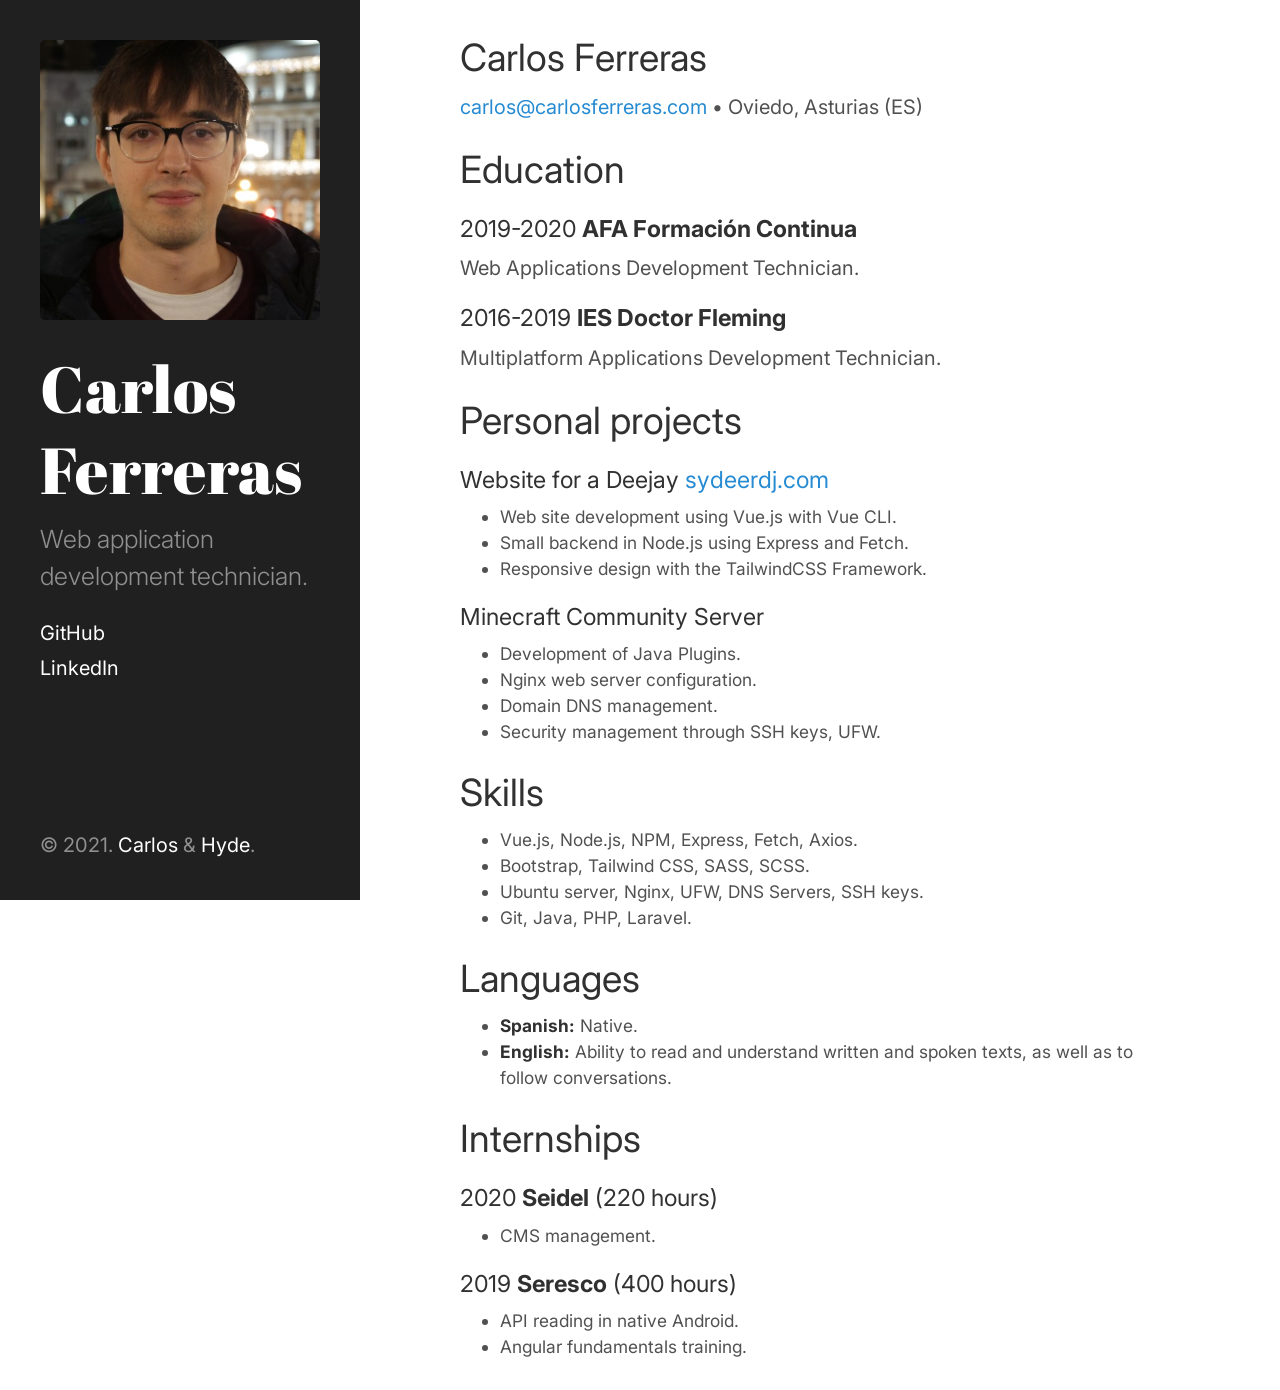
==== en.html @ 77a3a349 "Href" ====
<!doctype html>
<html lang="en">

  <head>
  <link href="http://gmpg.org/xfn/11" rel="profile" />
  <meta http-equiv="content-type" content="text/html; charset=utf-8" />
  <meta
    name="viewport"
    content="width=device-width, initial-scale=1.0, maximum-scale=1"
  />

  <title>Carlos Ferreras</title>
  <link rel="stylesheet" href="/css/poole.css" />
  <link rel="stylesheet" href="/css/syntax.css" />
  <link rel="stylesheet" href="/css/hyde.css" />
  <link rel="preconnect" href="https://fonts.gstatic.com">
  <link href="https://fonts.googleapis.com/css2?family=Abril+Fatface&family=Inter:wght@400;700&display=swap" rel="stylesheet">

  <link
    rel="apple-touch-icon-precomposed"
    sizes="144x144"
    href="/apple-touch-icon-144-precomposed.png"
  />
  <link rel="shortcut icon" href="/favicon.ico" />

  <link
    rel="alternate"
    type="application/rss+xml"
    title="RSS"
    href="/atom.xml"
  />
</head>


  <body>

    <div class="sidebar">
  <div class="container sidebar-sticky">
    <div class="sidebar-about">
      <img src="/img/me.JPG" alt="Me">
      <h1>
        <a href="">
          Carlos Ferreras
        </a>
      </h1>
      <p class="lead">Web application development technician.</p>
      
    </div>

    <nav class="sidebar-nav">
      <a class="sidebar-nav-item" href="https://github.com/cferreras" target="_blank">GitHub<span class="printable"> @cferreras</span>
      </a>
      <a class="sidebar-nav-item" href="https://www.linkedin.com/in/carlos-ferreras/" target="_blank">LinkedIn<span class="printable"> /carlos-ferreras</span></a>



    </nav>

    <p class="lead printable">This CV has been created using web technologies. You can see it at: <a href="https://carlosferreras.com/en">carlosferreras.com/en</a></p>
      <div class="container sidebar-sticky footer">

    <p>&copy; 2021. <a href="https://github.com/cferreras/cferreras.github.io">Carlos</a> & <a href="https://github.com/poole/hyde">Hyde</a>.</p>
  </div>
</div>
</div>


    <div class="content container">
      <h1>Carlos Ferreras </h1>
<a href="mailto:carlos@carlosferreras.com">carlos@carlosferreras.com</a> &bull; Oviedo, Asturias (ES)

<h1>Education</h1>
<h3>2019-2020 <strong>AFA Formación Continua</strong></h3>
Web Applications Development Technician. 
<h3>2016-2019 <strong>IES Doctor Fleming</strong></h3>
Multiplatform Applications Development Technician. 

<h1>Personal projects</h1>
<h3>Website for a Deejay <a href="https://sydeerdj.com/" target="_blank">sydeerdj.com</a></h3>
<ul>
  <li>Web site development using Vue.js with Vue CLI.</li>
  <li>Small backend in Node.js using Express and Fetch.</li>
  <li>Responsive design with the TailwindCSS Framework.</li>
</ul>
<h3>Minecraft Community Server</h3>
<ul>
  <li>Development of Java Plugins.</li>
  <li>Nginx web server configuration.</li>
  <li>Domain DNS management.</li>
  <li>Security management through SSH keys, UFW.</li>
</ul>

<h1>Skills</h1>
<ul>
  <li>Vue.js, Node.js, NPM, Express, Fetch, Axios.</li>
  <li>Bootstrap, Tailwind CSS, SASS, SCSS.</li>
  <li>Ubuntu server, Nginx, UFW, DNS Servers, SSH keys.</li>
  <li>Git, Java, PHP, Laravel.</li>
</ul>
<h1>Languages</h1>
<ul>
  <li><strong>Spanish:</strong> Native.</li>
  <li><strong>English:</strong> Ability to read and understand written and spoken texts, as well as to follow conversations.</li>
</ul>

<h1>Internships</h1>
<h3>2020 <strong>Seidel</strong> (220 hours)</h3>
<ul>
  <li>CMS management.</li>
</ul>
<h3>2019 <strong>Seresco</strong> (400 hours)</h3>
<ul>
  <li>API reading in native Android.</li>
  <li>Angular fundamentals training.</li>
</ul>

</div>

  </body>
</html>
---- css/poole.css ----
/*
 *                        ___
 *                       /\_ \
 *  _____     ___     ___\//\ \      __
 * /\ '__`\  / __`\  / __`\\ \ \   /'__`\
 * \ \ \_\ \/\ \_\ \/\ \_\ \\_\ \_/\  __/
 *  \ \ ,__/\ \____/\ \____//\____\ \____\
 *   \ \ \/  \/___/  \/___/ \/____/\/____/
 *    \ \_\
 *     \/_/
 *
 * Designed, built, and released under MIT license by @mdo. Learn more at
 * https://github.com/poole/poole.
 */


/*
 * Contents
 *
 * Body resets
 * Custom type
 * Messages
 * Container
 * Masthead
 * Posts and pages
 * Pagination
 * Reverse layout
 * Themes
 */


/*
 * Body resets
 *
 * Update the foundational and global aspects of the page.
 */

* {
  -webkit-box-sizing: border-box;
     -moz-box-sizing: border-box;
          box-sizing: border-box;
}

html,
body {
  margin: 0;
  padding: 0;
}

html {
  font-family: "Helvetica Neue", Helvetica, Arial, sans-serif;
  font-size: 16px;
  line-height: 1.5;
}
@media (min-width: 38em) {
  html {
    font-size: 20px;
  }
}

body {
  color: #515151;
  background-color: #fff;
  -webkit-text-size-adjust: 100%;
      -ms-text-size-adjust: 100%;
}

/* No `:visited` state is required by default (browsers will use `a`) */
a {
  color: #268bd2;
  text-decoration: none;
}
a strong {
  color: inherit;
}
/* `:focus` is linked to `:hover` for basic accessibility */
a:hover,
a:focus {
  text-decoration: underline;
}

/* Headings */
h1, h2, h3, h4, h5, h6 {
  margin-bottom: .5rem;
  font-weight: normal;
  line-height: 1.25;
  color: #313131;
  text-rendering: optimizeLegibility;
}
h1 {
  font-size: 1.88rem;
}
h2 {
  margin-top: 1rem;
  font-size: 1.33rem;
  font-weight: normal;
}
h3 {
  margin-top: 1rem;
  font-size: 1.166rem;
  font-weight: normal;
}
h4, h5, h6 {
  margin-top: .5rem;
  font-size: 0.8667rem;
  font-weight: normal;
}

/* Body text */
p {
  margin-top: 0;
  margin-bottom: 1rem;
}

strong {
  color: #303030;
}


/* Lists */
ul, ol, dl {
  margin-top: 0;
  margin-bottom: 1rem;
}

dt {
  font-weight: bold;
}
dd {
  margin-bottom: .5rem;
}

/* Misc */
hr {
  position: relative;
  margin: 1.5rem 0;
  border: 0;
  border-top: 1px solid #eee;
  border-bottom: 1px solid #fff;
}

abbr {
  font-size: 85%;
  font-weight: bold;
  color: #555;
  text-transform: uppercase;
}
abbr[title] {
  cursor: help;
  border-bottom: 1px dotted #e5e5e5;
}

/* Code */
code,
pre {
  font-family: Menlo, Monaco, "Courier New", monospace;
}
code {
  padding: .25em .5em;
  font-size: 85%;
  color: #bf616a;
  background-color: #f9f9f9;
  border-radius: 3px;
}
pre {
  display: block;
  margin-top: 0;
  margin-bottom: 1rem;
  padding: 1rem;
  font-size: .8rem;
  line-height: 1.4;
  white-space: pre;
  white-space: pre-wrap;
  word-break: break-all;
  word-wrap: break-word;
  background-color: #f9f9f9;
}
pre code {
  padding: 0;
  font-size: 100%;
  color: inherit;
  background-color: transparent;
}

/* Pygments via Jekyll */
.highlight {
  margin-bottom: 1rem;
  border-radius: 4px;
}
.highlight pre {
  margin-bottom: 0;
}

/* Gist via GitHub Pages */
.gist .gist-file {
  font-family: Menlo, Monaco, "Courier New", monospace !important;
}
.gist .markdown-body {
  padding: 15px;
}
.gist pre {
  padding: 0;
  background-color: transparent;
}
.gist .gist-file .gist-data {
  font-size: .8rem !important;
  line-height: 1.4;
}
.gist code {
  padding: 0;
  color: inherit;
  background-color: transparent;
  border-radius: 0;
}

/* Quotes */
blockquote {
  padding: .5rem 1rem;
  margin: .8rem 0;
  color: #7a7a7a;
  border-left: .25rem solid #e5e5e5;
}
blockquote p:last-child {
  margin-bottom: 0;
}
@media (min-width: 30em) {
  blockquote {
    padding-right: 5rem;
    padding-left: 1.25rem;
  }
}

img {
  display: block;
  max-width: 100%;
  margin: 0 0 1rem;
  border-radius: 5px;
}

/* Tables */
table {
  margin-bottom: 1rem;
  width: 100%;
  border: 1px solid #e5e5e5;
  border-collapse: collapse;
}
td,
th {
  padding: .25rem .5rem;
  border: 1px solid #e5e5e5;
}
tbody tr:nth-child(odd) td,
tbody tr:nth-child(odd) th {
  background-color: #f9f9f9;
}


/*
 * Custom type
 *
 * Extend paragraphs with `.lead` for larger introductory text.
 */

.lead {
  font-size: 1.25rem;
  font-weight: 300;
}


/*
 * Messages
 *
 * Show alert messages to users. You may add it to single elements like a `<p>`,
 * or to a parent if there are multiple elements to show.
 */

.message {
  margin-bottom: 1rem;
  padding: 1rem;
  color: #717171;
  background-color: #f9f9f9;
}


/*
 * Container
 *
 * Center the page content.
 */

.container {
  max-width: 38rem;
  padding-left:  1rem;
  padding-right: 1rem;
  margin-left:  auto;
  margin-right: auto;
}


/*
 * Masthead
 *
 * Super small header above the content for site name and short description.
 */

.masthead {
  padding-top:    1rem;
  padding-bottom: 1rem;
  margin-bottom: 3rem;
}
.masthead-title {
  margin-top: 0;
  margin-bottom: 0;
  color: #505050;
}
.masthead-title a {
  color: #505050;
}
.masthead-title small {
  font-size: 75%;
  font-weight: 400;
  color: #c0c0c0;
  letter-spacing: 0;
}


/*
 * Posts and pages
 *
 * Each post is wrapped in `.post` and is used on default and post layouts. Each
 * page is wrapped in `.page` and is only used on the page layout.
 */

.page,
.post {
  margin-bottom: 4em;
}

/* Blog post or page title */
.page-title,
.post-title,
.post-title a {
  color: #303030;
}
.page-title,
.post-title {
  margin-top: 0;
}

/* Meta data line below post title */
.post-date {
  display: block;
  margin-top: -.5rem;
  margin-bottom: 1rem;
  color: #9a9a9a;
}

/* Related posts */
.related {
  padding-top: 2rem;
  padding-bottom: 2rem;
  border-top: 1px solid #eee;
}
.related-posts {
  padding-left: 0;
  list-style: none;
}
.related-posts h3 {
  margin-top: 0;
}
.related-posts li small {
  font-size: 75%;
  color: #999;
}
.related-posts li a:hover {
  color: #268bd2;
  text-decoration: none;
}
.related-posts li a:hover small {
  color: inherit;
}

li {
  font-size: 0.8667rem;
}


/*
 * Pagination
 *
 * Super lightweight (HTML-wise) blog pagination. `span`s are provide for when
 * there are no more previous or next posts to show.
 */

.pagination {
  overflow: hidden; /* clearfix */
  margin-left: -1rem;
  margin-right: -1rem;
  font-family: "PT Sans", Helvetica, Arial, sans-serif;
  color: #ccc;
  text-align: center;
}

/* Pagination items can be `span`s or `a`s */
.pagination-item {
  display: block;
  padding: 1rem;
  border: 1px solid #eee;
}
.pagination-item:first-child {
  margin-bottom: -1px;
}

/* Only provide a hover state for linked pagination items */
a.pagination-item:hover {
  background-color: #f5f5f5;
}

@media (min-width: 30em) {
  .pagination {
    margin: 3rem 0;
  }
  .pagination-item {
    float: left;
    width: 50%;
  }
  .pagination-item:first-child {
    margin-bottom: 0;
    border-top-left-radius:    4px;
    border-bottom-left-radius: 4px;
  }
  .pagination-item:last-child {
    margin-left: -1px;
    border-top-right-radius:    4px;
    border-bottom-right-radius: 4px;
  }
}
---- css/syntax.css ----
.highlight .hll { background-color: #ffc; }
.highlight .c { color: #999; } /* Comment */
.highlight .err { color: #a00; background-color: #faa } /* Error */
.highlight .k { color: #069; } /* Keyword */
.highlight .o { color: #555 } /* Operator */
.highlight .cm { color: #09f; font-style: italic } /* Comment.Multiline */
.highlight .cp { color: #099 } /* Comment.Preproc */
.highlight .c1 { color: #999; } /* Comment.Single */
.highlight .cs { color: #999; } /* Comment.Special */
.highlight .gd { background-color: #fcc; border: 1px solid #c00 } /* Generic.Deleted */
.highlight .ge { font-style: italic } /* Generic.Emph */
.highlight .gr { color: #f00 } /* Generic.Error */
.highlight .gh { color: #030; } /* Generic.Heading */
.highlight .gi { background-color: #cfc; border: 1px solid #0c0 } /* Generic.Inserted */
.highlight .go { color: #aaa } /* Generic.Output */
.highlight .gp { color: #009; } /* Generic.Prompt */
.highlight .gs { } /* Generic.Strong */
.highlight .gu { color: #030; } /* Generic.Subheading */
.highlight .gt { color: #9c6 } /* Generic.Traceback */
.highlight .kc { color: #069; } /* Keyword.Constant */
.highlight .kd { color: #069; } /* Keyword.Declaration */
.highlight .kn { color: #069; } /* Keyword.Namespace */
.highlight .kp { color: #069 } /* Keyword.Pseudo */
.highlight .kr { color: #069; } /* Keyword.Reserved */
.highlight .kt { color: #078; } /* Keyword.Type */
.highlight .m { color: #f60 } /* Literal.Number */
.highlight .s { color: #d44950 } /* Literal.String */
.highlight .na { color: #4f9fcf } /* Name.Attribute */
.highlight .nb { color: #366 } /* Name.Builtin */
.highlight .nc { color: #0a8; } /* Name.Class */
.highlight .no { color: #360 } /* Name.Constant */
.highlight .nd { color: #99f } /* Name.Decorator */
.highlight .ni { color: #999; } /* Name.Entity */
.highlight .ne { color: #c00; } /* Name.Exception */
.highlight .nf { color: #c0f } /* Name.Function */
.highlight .nl { color: #99f } /* Name.Label */
.highlight .nn { color: #0cf; } /* Name.Namespace */
.highlight .nt { color: #2f6f9f; } /* Name.Tag */
.highlight .nv { color: #033 } /* Name.Variable */
.highlight .ow { color: #000; } /* Operator.Word */
.highlight .w { color: #bbb } /* Text.Whitespace */
.highlight .mf { color: #f60 } /* Literal.Number.Float */
.highlight .mh { color: #f60 } /* Literal.Number.Hex */
.highlight .mi { color: #f60 } /* Literal.Number.Integer */
.highlight .mo { color: #f60 } /* Literal.Number.Oct */
.highlight .sb { color: #c30 } /* Literal.String.Backtick */
.highlight .sc { color: #c30 } /* Literal.String.Char */
.highlight .sd { color: #c30; font-style: italic } /* Literal.String.Doc */
.highlight .s2 { color: #c30 } /* Literal.String.Double */
.highlight .se { color: #c30; } /* Literal.String.Escape */
.highlight .sh { color: #c30 } /* Literal.String.Heredoc */
.highlight .si { color: #a00 } /* Literal.String.Interpol */
.highlight .sx { color: #c30 } /* Literal.String.Other */
.highlight .sr { color: #3aa } /* Literal.String.Regex */
.highlight .s1 { color: #c30 } /* Literal.String.Single */
.highlight .ss { color: #fc3 } /* Literal.String.Symbol */
.highlight .bp { color: #366 } /* Name.Builtin.Pseudo */
.highlight .vc { color: #033 } /* Name.Variable.Class */
.highlight .vg { color: #033 } /* Name.Variable.Global */
.highlight .vi { color: #033 } /* Name.Variable.Instance */
.highlight .il { color: #f60 } /* Literal.Number.Integer.Long */

.css .o,
.css .o + .nt,
.css .nt + .nt { color: #999; }
---- css/hyde.css ----
/*
 *  __                  __
 * /\ \                /\ \
 * \ \ \___   __  __   \_\ \     __
 *  \ \  _ `\/\ \/\ \  /'_` \  /'__`\
 *   \ \ \ \ \ \ \_\ \/\ \_\ \/\  __/
 *    \ \_\ \_\/`____ \ \___,_\ \____\
 *     \/_/\/_/`/___/> \/__,_ /\/____/
 *                /\___/
 *                \/__/
 *
 * Designed, built, and released under MIT license by @mdo. Learn more at
 * https://github.com/poole/hyde.
 */


/*
 * Contents
 *
 * Global resets
 * Sidebar
 * Container
 * Reverse layout
 * Themes
 */


/*
 * Global resets
 *
 * Update the foundational and global aspects of the page.
 */

html {
  font-family: "Inter", Helvetica, Arial, sans-serif;
}
@media not print, (min-width: 48em) {
  html {
    font-size: 16px;
  }
}
@media print, (min-width: 58em) {
  html {
    font-size: 20px;
  }
}


/*
 * Sidebar
 *
 * Flexible banner for housing site name, intro, and "footer" content. Starts
 * out above content in mobile and later moves to the side with wider viewports.
 */



.sidebar {
  text-align: center;
  padding: 2rem 1rem;
  color: rgba(255,255,255,.5);
  background-color: #202020;
}

.sidebar-about img {
  display: initial;
}

@media print, (min-width: 48em) {
  .sidebar {
    position: fixed;
    top: 0;
    left: 0;
    bottom: 0;
    width: 18rem;
    text-align: left;
  }
  .footer {
    position: absolute;
   }
}

/* Sidebar links */
.sidebar a {
  color: #fff;
}

/* About section */
.sidebar-about h1 {
  color: #fff;
  margin-top: 0;
  font-family: "Abril Fatface", serif;
  font-size: 3.25rem;
  font-weight: normal;
}

/* Sidebar nav */
.sidebar-nav {
  margin-bottom: 1rem;
}
.sidebar-nav-item {
  display: block;
  line-height: 1.75;
}
a.sidebar-nav-item:hover,
a.sidebar-nav-item:focus {
  text-decoration: underline;
}
.sidebar-nav-item.active {
  font-weight: bold;
}

/* Sticky sidebar
 *
 * Add the `sidebar-sticky` class to the sidebar's container to affix it the
 * contents to the bottom of the sidebar in tablets and up.
 */

@media print, (min-width: 48em) {
  .sidebar-sticky {
    right:  1rem;
    bottom: 1rem;
    left:   1rem;
  }
}


/* Container
 *
 * Align the contents of the site above the proper threshold with some margin-fu
 * with a 25%-wide `.sidebar`.
 */



.content {
  padding-top:    .5rem;
  padding-bottom: .5rem;
}

@media print, (min-width: 48em) {
  .content {
    max-width: 38rem;
    margin-left: 20rem;
    margin-right: 2rem;
  }
}

@media print, (min-width: 64em) {
  .content {
    margin-left: 22rem;
    margin-right: 4rem;
  }
}


/*
 * Reverse layout
 *
 * Flip the orientation of the page by placing the `.sidebar` on the right.
 */

 @media print, (min-width: 48em) {
  .layout-reverse .sidebar {
    left: auto;
    right: 0;
  }
  .layout-reverse .content {
    margin-left: 2rem;
    margin-right: 20rem;
  }
} 

 @media print, (min-width: 64em) {
  .layout-reverse .content {
    margin-left: 4rem;
    margin-right: 22rem;
  }
} 



/*
 * Themes
 *
 * As of v1.1, Hyde includes optional themes to color the sidebar and links
 * within blog posts. To use, add the class of your choosing to the `body`.
 */

/* Base16 (http://chriskempson.github.io/base16/#default) */

/* Red */
.theme-base-08 .sidebar {
  background-color: #ac4142;
}
.theme-base-08 .content a,
.theme-base-08 .related-posts li a:hover {
  color: #ac4142;
}

/* Orange */
.theme-base-09 .sidebar {
  background-color: #d28445;
}
.theme-base-09 .content a,
.theme-base-09 .related-posts li a:hover {
  color: #d28445;
}

/* Yellow */
.theme-base-0a .sidebar {
  background-color: #f4bf75;
}
.theme-base-0a .content a,
.theme-base-0a .related-posts li a:hover {
  color: #f4bf75;
}

/* Green */
.theme-base-0b .sidebar {
  background-color: #90a959;
}
.theme-base-0b .content a,
.theme-base-0b .related-posts li a:hover {
  color: #90a959;
}

/* Cyan */
.theme-base-0c .sidebar {
  background-color: #75b5aa;
}
.theme-base-0c .content a,
.theme-base-0c .related-posts li a:hover {
  color: #75b5aa;
}

/* Blue */
.theme-base-0d .sidebar {
  background-color: #6a9fb5;
}
.theme-base-0d .content a,
.theme-base-0d .related-posts li a:hover {
  color: #6a9fb5;
}

/* Magenta */
.theme-base-0e .sidebar {
  background-color: #aa759f;
}
.theme-base-0e .content a,
.theme-base-0e .related-posts li a:hover {
  color: #aa759f;
}

/* Brown */
.theme-base-0f .sidebar {
  background-color: #8f5536;
}
.theme-base-0f .content a,
.theme-base-0f .related-posts li a:hover {
  color: #8f5536;
}

.printable {
  display: none;
  color: rgba(255,255,255,.5) ;
}




@media print {
  .printable {
     display: inline;
  }
}
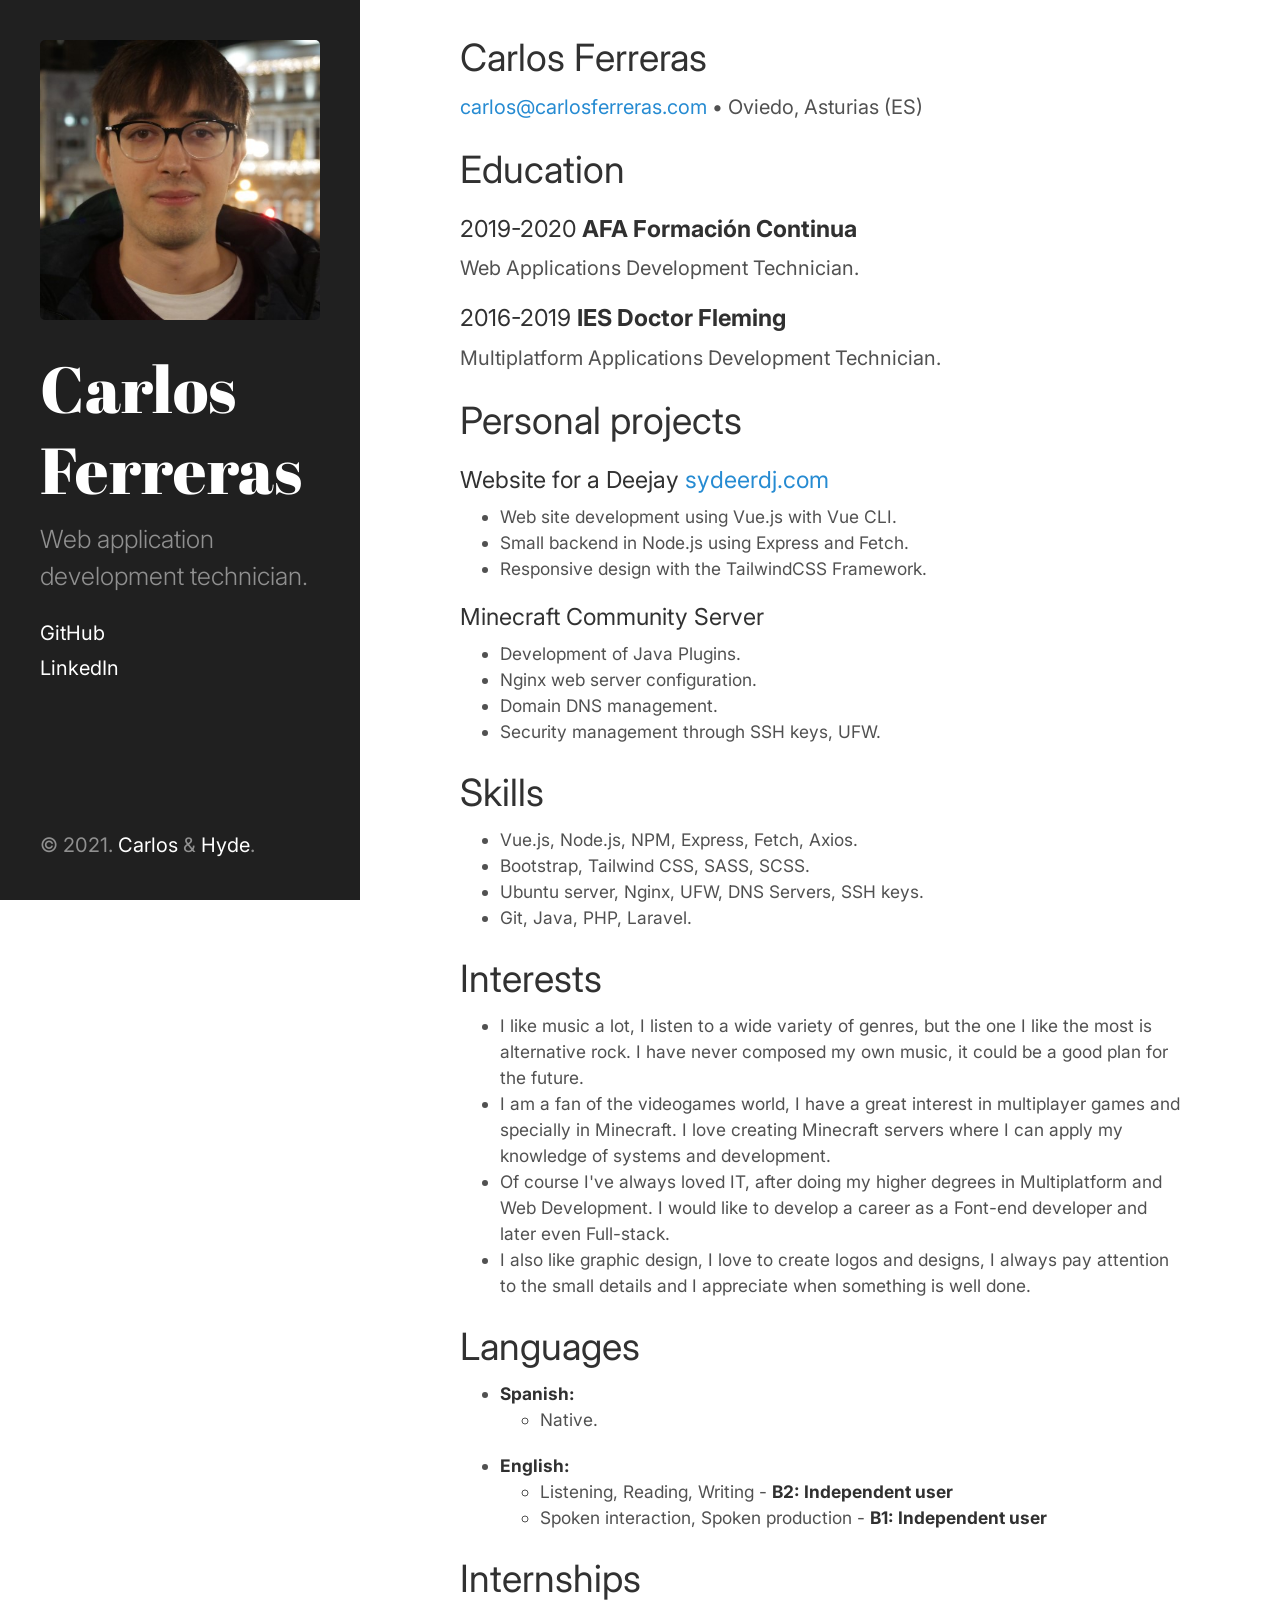
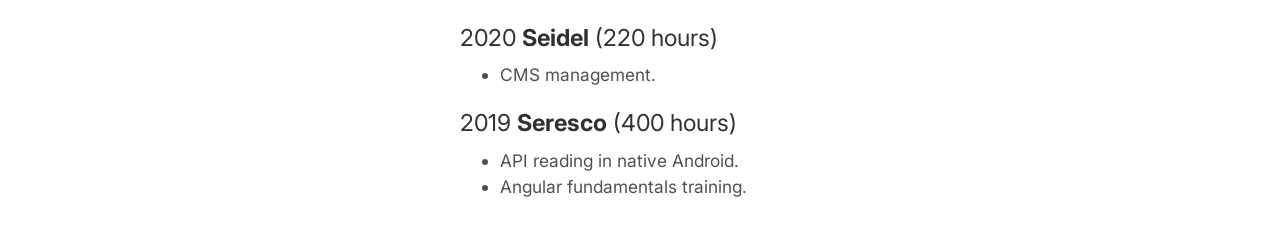
==== commit 1e2cceba: "Añadidos intereses" ====
--- a/en.html
+++ b/en.html
@@ -1,120 +1,168 @@
-<!doctype html>
+<!DOCTYPE html>
 <html lang="en">
+  <head>
+    <link href="http://gmpg.org/xfn/11" rel="profile" />
+    <meta http-equiv="content-type" content="text/html; charset=utf-8" />
+    <meta
+      name="viewport"
+      content="width=device-width, initial-scale=1.0, maximum-scale=1"
+    />
 
-  <head>
-  <link href="http://gmpg.org/xfn/11" rel="profile" />
-  <meta http-equiv="content-type" content="text/html; charset=utf-8" />
-  <meta
-    name="viewport"
-    content="width=device-width, initial-scale=1.0, maximum-scale=1"
-  />
+    <title>Carlos Ferreras</title>
+    <link rel="stylesheet" href="/css/poole.css" />
+    <link rel="stylesheet" href="/css/syntax.css" />
+    <link rel="stylesheet" href="/css/hyde.css" />
+    <link rel="preconnect" href="https://fonts.gstatic.com" />
+    <link
+      href="https://fonts.googleapis.com/css2?family=Abril+Fatface&family=Inter:wght@400;700&display=swap"
+      rel="stylesheet"
+    />
 
-  <title>Carlos Ferreras</title>
-  <link rel="stylesheet" href="/css/poole.css" />
-  <link rel="stylesheet" href="/css/syntax.css" />
-  <link rel="stylesheet" href="/css/hyde.css" />
-  <link rel="preconnect" href="https://fonts.gstatic.com">
-  <link href="https://fonts.googleapis.com/css2?family=Abril+Fatface&family=Inter:wght@400;700&display=swap" rel="stylesheet">
+    <link
+      rel="apple-touch-icon-precomposed"
+      sizes="144x144"
+      href="/apple-touch-icon-144-precomposed.png"
+    />
+    <link rel="shortcut icon" href="/favicon.ico" />
 
-  <link
-    rel="apple-touch-icon-precomposed"
-    sizes="144x144"
-    href="/apple-touch-icon-144-precomposed.png"
-  />
-  <link rel="shortcut icon" href="/favicon.ico" />
-
-  <link
-    rel="alternate"
-    type="application/rss+xml"
-    title="RSS"
-    href="/atom.xml"
-  />
-</head>
-
+    <link
+      rel="alternate"
+      type="application/rss+xml"
+      title="RSS"
+      href="/atom.xml"
+    />
+  </head>
 
   <body>
+    <div class="sidebar">
+      <div class="container sidebar-sticky">
+        <div class="sidebar-about">
+          <img src="/img/me.JPG" alt="Me" />
+          <h1>
+            <a href=""> Carlos Ferreras </a>
+          </h1>
+          <p class="lead">Web application development technician.</p>
+        </div>
 
-    <div class="sidebar">
-  <div class="container sidebar-sticky">
-    <div class="sidebar-about">
-      <img src="/img/me.JPG" alt="Me">
-      <h1>
-        <a href="">
-          Carlos Ferreras
-        </a>
-      </h1>
-      <p class="lead">Web application development technician.</p>
-      
+        <nav class="sidebar-nav">
+          <a
+            class="sidebar-nav-item"
+            href="https://github.com/cferreras"
+            target="_blank"
+            >GitHub<span class="printable"> @cferreras</span>
+          </a>
+          <a
+            class="sidebar-nav-item"
+            href="https://www.linkedin.com/in/carlos-ferreras/"
+            target="_blank"
+            >LinkedIn<span class="printable"> /carlos-ferreras</span></a
+          >
+        </nav>
+
+        <p class="lead printable">
+          This CV has been created using web technologies. You can see it at:
+          <a href="https://carlosferreras.com/en">carlosferreras.com/en</a>
+        </p>
+        <div class="container sidebar-sticky footer">
+          <p>
+            &copy; 2021.
+            <a href="https://github.com/cferreras/cferreras.github.io"
+              >Carlos</a
+            >
+            & <a href="https://github.com/poole/hyde">Hyde</a>.
+          </p>
+        </div>
+      </div>
     </div>
 
-    <nav class="sidebar-nav">
-      <a class="sidebar-nav-item" href="https://github.com/cferreras" target="_blank">GitHub<span class="printable"> @cferreras</span>
-      </a>
-      <a class="sidebar-nav-item" href="https://www.linkedin.com/in/carlos-ferreras/" target="_blank">LinkedIn<span class="printable"> /carlos-ferreras</span></a>
+    <div class="content container">
+      <h1>Carlos Ferreras</h1>
+      <a href="mailto:carlos@carlosferreras.com">carlos@carlosferreras.com</a>
+      &bull; Oviedo, Asturias (ES)
 
+      <h1>Education</h1>
+      <h3>2019-2020 <strong>AFA Formación Continua</strong></h3>
+      Web Applications Development Technician.
+      <h3>2016-2019 <strong>IES Doctor Fleming</strong></h3>
+      Multiplatform Applications Development Technician.
 
+      <h1>Personal projects</h1>
+      <h3>
+        Website for a Deejay
+        <a href="https://sydeerdj.com/" target="_blank">sydeerdj.com</a>
+      </h3>
+      <ul>
+        <li>Web site development using Vue.js with Vue CLI.</li>
+        <li>Small backend in Node.js using Express and Fetch.</li>
+        <li>Responsive design with the TailwindCSS Framework.</li>
+      </ul>
+      <h3>Minecraft Community Server</h3>
+      <ul>
+        <li>Development of Java Plugins.</li>
+        <li>Nginx web server configuration.</li>
+        <li>Domain DNS management.</li>
+        <li>Security management through SSH keys, UFW.</li>
+      </ul>
 
-    </nav>
+      <h1>Skills</h1>
+      <ul>
+        <li>Vue.js, Node.js, NPM, Express, Fetch, Axios.</li>
+        <li>Bootstrap, Tailwind CSS, SASS, SCSS.</li>
+        <li>Ubuntu server, Nginx, UFW, DNS Servers, SSH keys.</li>
+        <li>Git, Java, PHP, Laravel.</li>
+      </ul>
 
-    <p class="lead printable">This CV has been created using web technologies. You can see it at: <a href="https://carlosferreras.com/en">carlosferreras.com/en</a></p>
-      <div class="container sidebar-sticky footer">
+      <h1>Interests</h1>
+      <ul>
+        <li>
+          I like music a lot, I listen to a wide variety of genres, but the one
+          I like the most is alternative rock. I have never composed my own
+          music, it could be a good plan for the future.
+        </li>
+        <li>
+          I am a fan of the videogames world, I have a great interest in
+          multiplayer games and specially in Minecraft. I love creating
+          Minecraft servers where I can apply my knowledge of systems and
+          development.
+        </li>
+        <li>
+          Of course I've always loved IT, after doing my higher degrees in
+          Multiplatform and Web Development. I would like to develop a career as
+          a Font-end developer and later even Full-stack.
+        </li>
+        <li>
+          I also like graphic design, I love to create logos and designs, I
+          always pay attention to the small details and I appreciate when
+          something is well done.
+        </li>
+      </ul>
 
-    <p>&copy; 2021. <a href="https://github.com/cferreras/cferreras.github.io">Carlos</a> & <a href="https://github.com/poole/hyde">Hyde</a>.</p>
-  </div>
-</div>
-</div>
+      <h1>Languages</h1>
+      <ul>
+        <li><strong>Spanish:</strong>
+        <ul>
+          <li>Native.</li>
+        </ul>
+        </li>
+        <li>
+          <strong>English:</strong> 
+          <ul>
+            <li>Listening, Reading, Writing - <strong>B2: Independent user</strong></li>
+            <li>Spoken interaction, Spoken production - <strong>B1: Independent user</strong></li>
+          </ul>
+        </li>
+      </ul>
 
-
-    <div class="content container">
-      <h1>Carlos Ferreras </h1>
-<a href="mailto:carlos@carlosferreras.com">carlos@carlosferreras.com</a> &bull; Oviedo, Asturias (ES)
-
-<h1>Education</h1>
-<h3>2019-2020 <strong>AFA Formación Continua</strong></h3>
-Web Applications Development Technician. 
-<h3>2016-2019 <strong>IES Doctor Fleming</strong></h3>
-Multiplatform Applications Development Technician. 
-
-<h1>Personal projects</h1>
-<h3>Website for a Deejay <a href="https://sydeerdj.com/" target="_blank">sydeerdj.com</a></h3>
-<ul>
-  <li>Web site development using Vue.js with Vue CLI.</li>
-  <li>Small backend in Node.js using Express and Fetch.</li>
-  <li>Responsive design with the TailwindCSS Framework.</li>
-</ul>
-<h3>Minecraft Community Server</h3>
-<ul>
-  <li>Development of Java Plugins.</li>
-  <li>Nginx web server configuration.</li>
-  <li>Domain DNS management.</li>
-  <li>Security management through SSH keys, UFW.</li>
-</ul>
-
-<h1>Skills</h1>
-<ul>
-  <li>Vue.js, Node.js, NPM, Express, Fetch, Axios.</li>
-  <li>Bootstrap, Tailwind CSS, SASS, SCSS.</li>
-  <li>Ubuntu server, Nginx, UFW, DNS Servers, SSH keys.</li>
-  <li>Git, Java, PHP, Laravel.</li>
-</ul>
-<h1>Languages</h1>
-<ul>
-  <li><strong>Spanish:</strong> Native.</li>
-  <li><strong>English:</strong> Ability to read and understand written and spoken texts, as well as to follow conversations.</li>
-</ul>
-
-<h1>Internships</h1>
-<h3>2020 <strong>Seidel</strong> (220 hours)</h3>
-<ul>
-  <li>CMS management.</li>
-</ul>
-<h3>2019 <strong>Seresco</strong> (400 hours)</h3>
-<ul>
-  <li>API reading in native Android.</li>
-  <li>Angular fundamentals training.</li>
-</ul>
-
-</div>
-
+      <h1>Internships</h1>
+      <h3>2020 <strong>Seidel</strong> (220 hours)</h3>
+      <ul>
+        <li>CMS management.</li>
+      </ul>
+      <h3>2019 <strong>Seresco</strong> (400 hours)</h3>
+      <ul>
+        <li>API reading in native Android.</li>
+        <li>Angular fundamentals training.</li>
+      </ul>
+    </div>
   </body>
 </html>
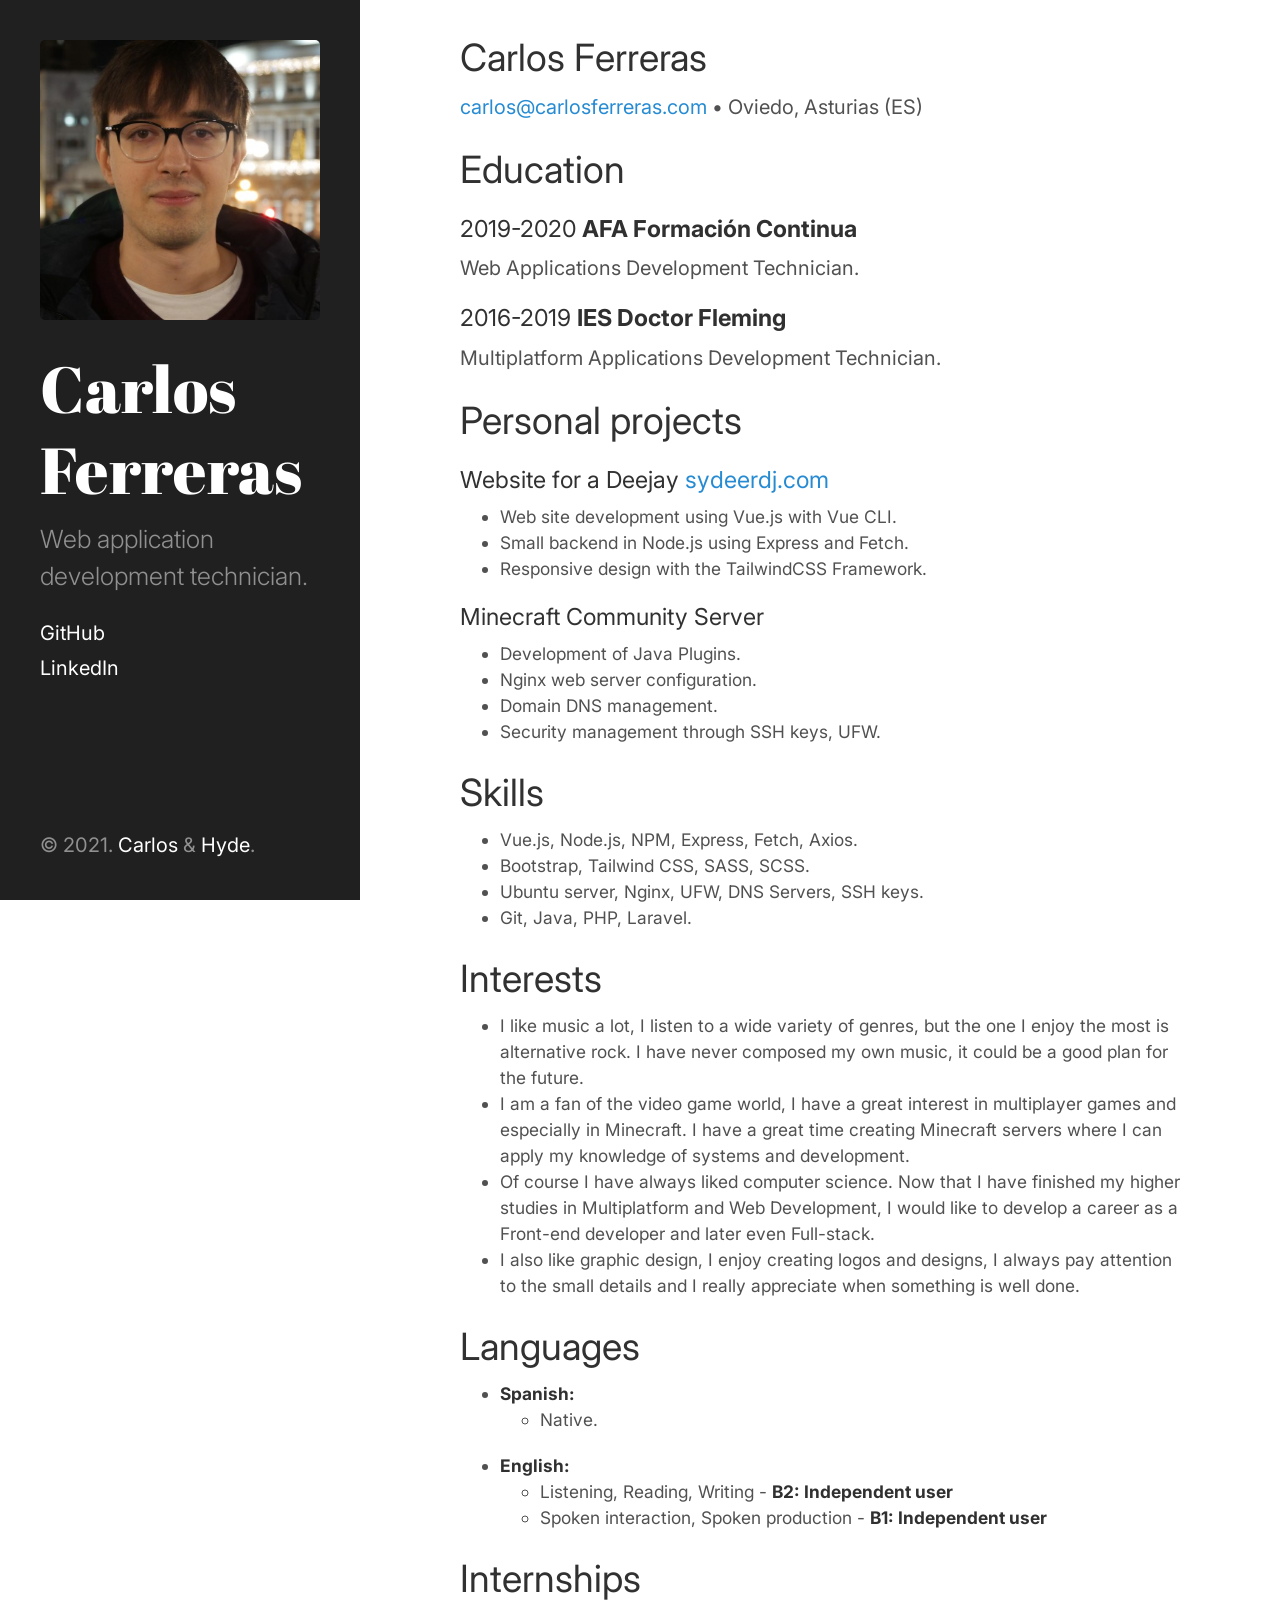
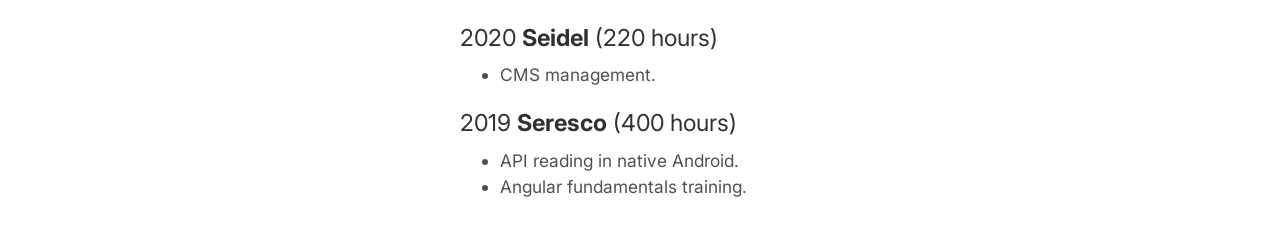
==== commit ee8f7c2c: "Pequeños cambios de redacción" ====
--- a/en.html
+++ b/en.html
@@ -116,39 +116,44 @@
       <ul>
         <li>
           I like music a lot, I listen to a wide variety of genres, but the one
-          I like the most is alternative rock. I have never composed my own
+          I enjoy the most is alternative rock. I have never composed my own
           music, it could be a good plan for the future.
         </li>
         <li>
-          I am a fan of the videogames world, I have a great interest in
-          multiplayer games and specially in Minecraft. I love creating
-          Minecraft servers where I can apply my knowledge of systems and
-          development.
+          I am a fan of the video game world, I have a great interest in
+          multiplayer games and especially in Minecraft. I have a great time
+          creating Minecraft servers where I can apply my knowledge of systems
+          and development.
         </li>
         <li>
-          Of course I've always loved IT, after doing my higher degrees in
-          Multiplatform and Web Development. I would like to develop a career as
-          a Font-end developer and later even Full-stack.
+          Of course I have always liked computer science. Now that I have finished my higher studies in Multiplatform and Web Development, I would like to develop a career as a Front-end developer and later even Full-stack.
         </li>
         <li>
-          I also like graphic design, I love to create logos and designs, I
-          always pay attention to the small details and I appreciate when
+          I also like graphic design, I enjoy creating logos and designs, I
+          always pay attention to the small details and I really appreciate when
           something is well done.
         </li>
       </ul>
 
       <h1>Languages</h1>
       <ul>
-        <li><strong>Spanish:</strong>
-        <ul>
-          <li>Native.</li>
-        </ul>
+        <li>
+          <strong>Spanish:</strong>
+          <ul>
+            <li>Native.</li>
+          </ul>
         </li>
         <li>
-          <strong>English:</strong> 
+          <strong>English:</strong>
           <ul>
-            <li>Listening, Reading, Writing - <strong>B2: Independent user</strong></li>
-            <li>Spoken interaction, Spoken production - <strong>B1: Independent user</strong></li>
+            <li>
+              Listening, Reading, Writing -
+              <strong>B2: Independent user</strong>
+            </li>
+            <li>
+              Spoken interaction, Spoken production -
+              <strong>B1: Independent user</strong>
+            </li>
           </ul>
         </li>
       </ul>
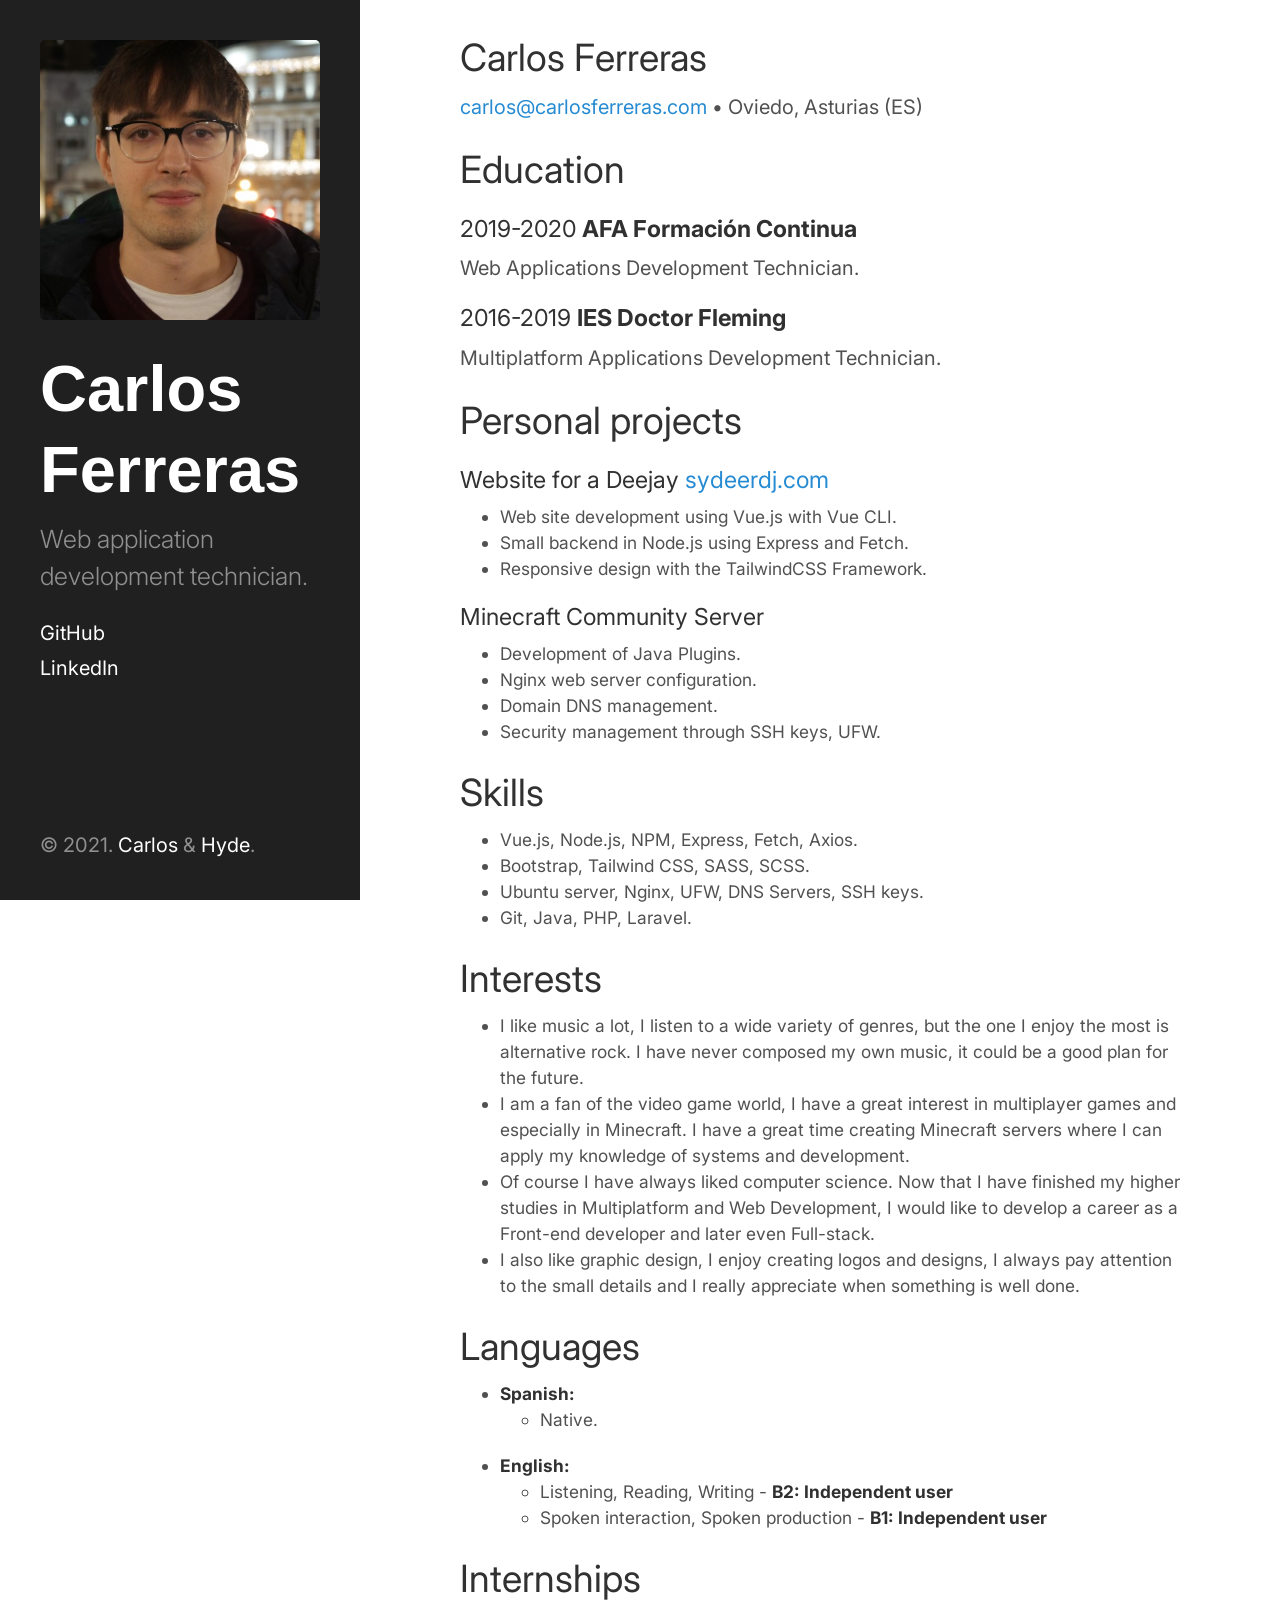
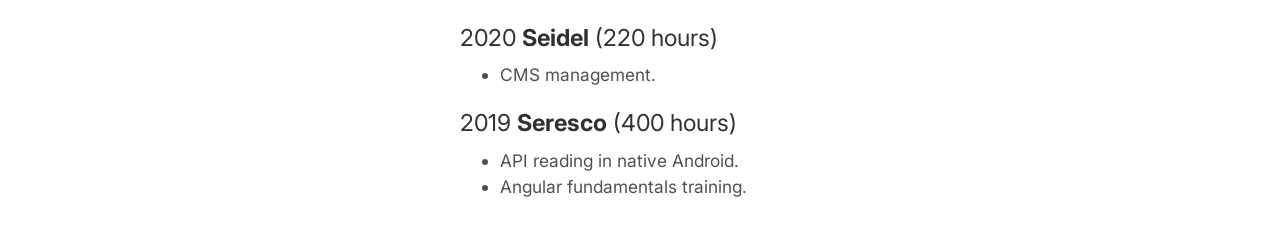
==== commit 123dbce5: "Estilos" ====
--- a/en.html
+++ b/en.html
@@ -14,7 +14,7 @@
     <link rel="stylesheet" href="/css/hyde.css" />
     <link rel="preconnect" href="https://fonts.gstatic.com" />
     <link
-      href="https://fonts.googleapis.com/css2?family=Abril+Fatface&family=Inter:wght@400;700&display=swap"
+      href="https://fonts.googleapis.com/css2??family=Montserrat:wght@700&display=swap&family=Inter:wght@400;700&display=swap"
       rel="stylesheet"
     />
 
@@ -60,7 +60,7 @@
         </nav>
 
         <p class="lead printable">
-          This CV has been created using web technologies. You can see it at:
+          This CV has been created using web technologies.<br>You can see it at:
           <a href="https://carlosferreras.com/en">carlosferreras.com/en</a>
         </p>
         <div class="container sidebar-sticky footer">
--- a/css/hyde.css
+++ b/css/hyde.css
@@ -89,9 +89,9 @@
 .sidebar-about h1 {
   color: #fff;
   margin-top: 0;
-  font-family: "Abril Fatface", serif;
+  font-family: 'Montserrat', sans-serif;
   font-size: 3.25rem;
-  font-weight: normal;
+  font-weight: bold;
 }
 
 /* Sidebar nav */
@@ -273,4 +273,10 @@
   .printable {
      display: inline;
   }
+}
+
+@media print {
+  .footer {
+    display: none;
+  }
 }
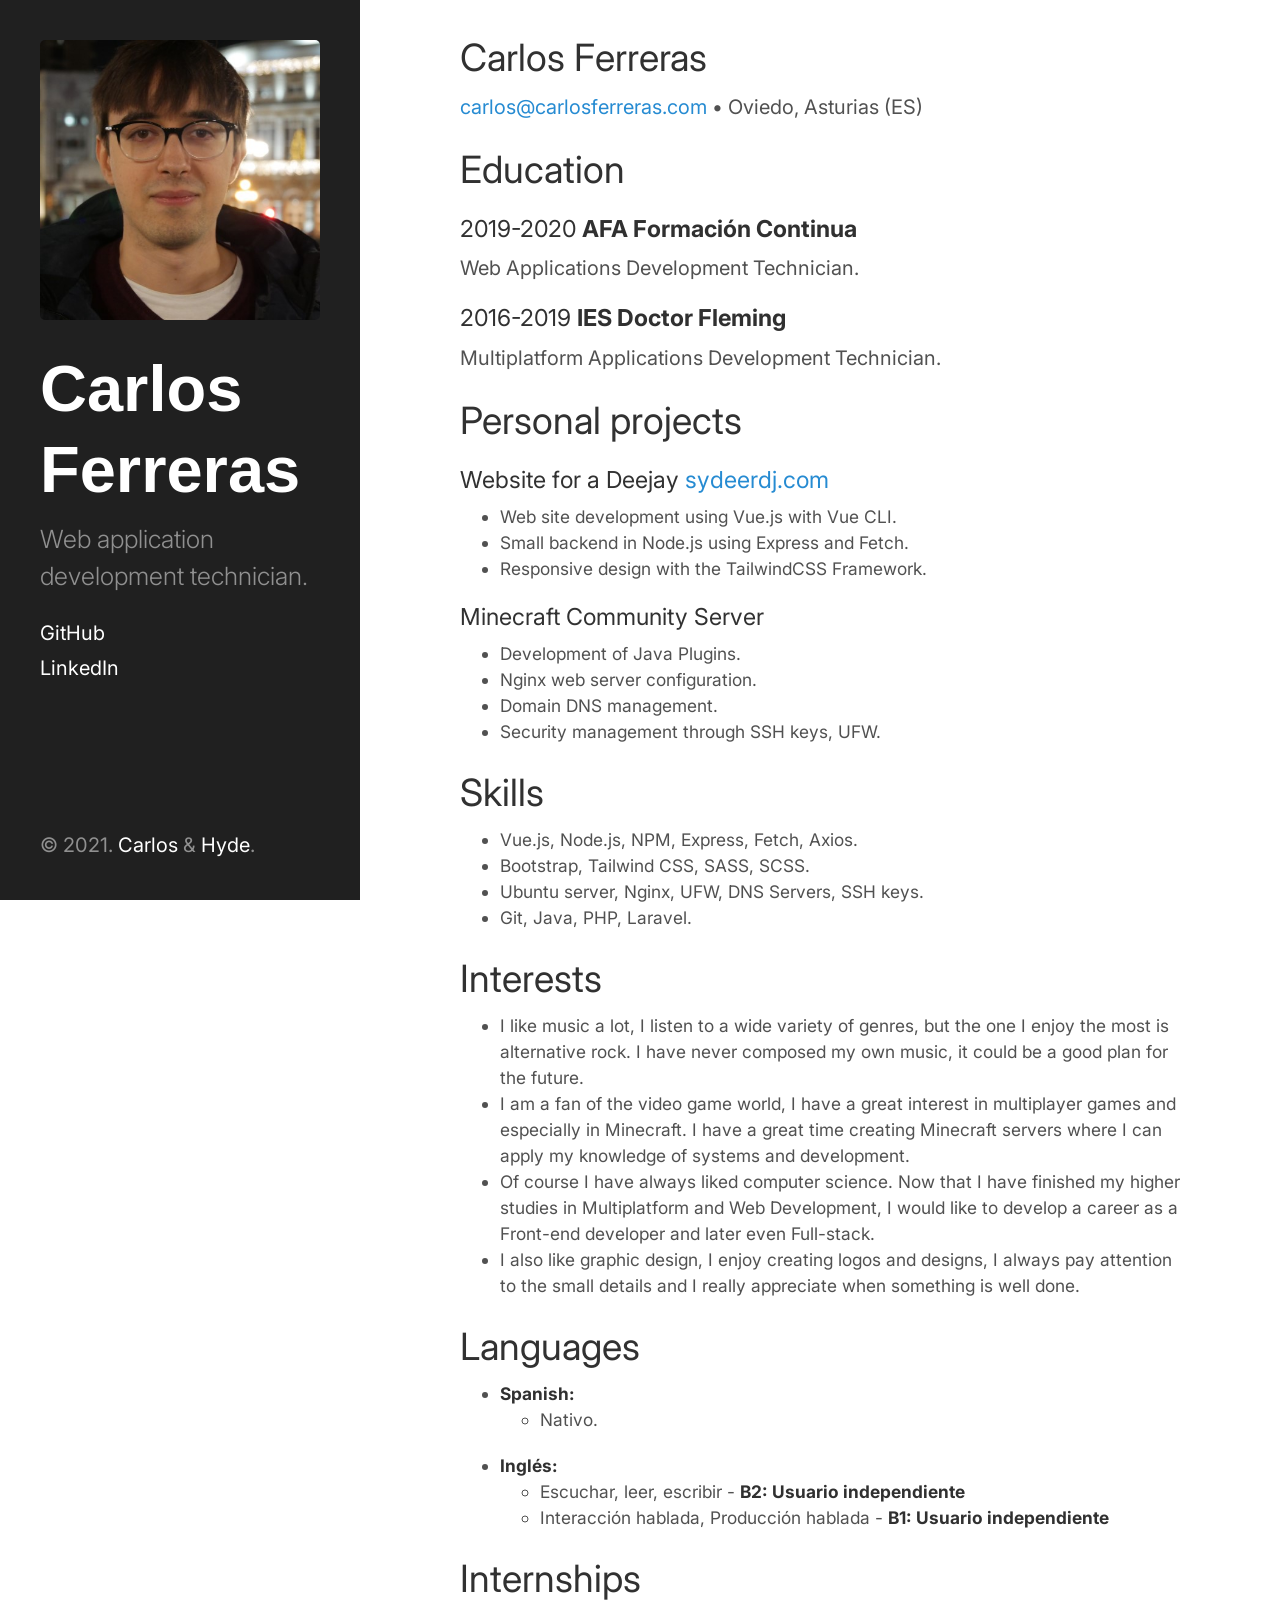
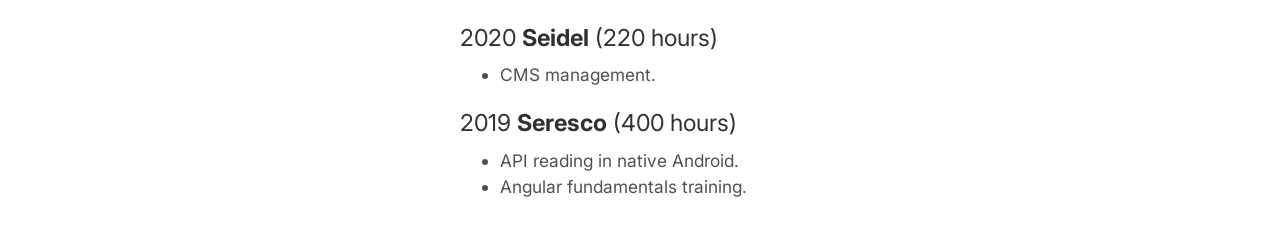
==== commit 41b33320: "Cambios de contenido." ====
--- a/en.html
+++ b/en.html
@@ -23,7 +23,6 @@
       sizes="144x144"
       href="/apple-touch-icon-144-precomposed.png"
     />
-    <link rel="shortcut icon" href="/favicon.ico" />
 
     <link
       rel="alternate"
@@ -60,7 +59,8 @@
         </nav>
 
         <p class="lead printable">
-          This CV has been created using web technologies.<br>You can see it at:
+          This CV has been created using web technologies.<br />You can see it
+          at:
           <a href="https://carlosferreras.com/en">carlosferreras.com/en</a>
         </p>
         <div class="container sidebar-sticky footer">
@@ -126,7 +126,10 @@
           and development.
         </li>
         <li>
-          Of course I have always liked computer science. Now that I have finished my higher studies in Multiplatform and Web Development, I would like to develop a career as a Front-end developer and later even Full-stack.
+          Of course I have always liked computer science. Now that I have
+          finished my higher studies in Multiplatform and Web Development, I
+          would like to develop a career as a Front-end developer and later even
+          Full-stack.
         </li>
         <li>
           I also like graphic design, I enjoy creating logos and designs, I
@@ -140,19 +143,19 @@
         <li>
           <strong>Spanish:</strong>
           <ul>
-            <li>Native.</li>
+            <li>Nativo.</li>
           </ul>
         </li>
         <li>
-          <strong>English:</strong>
+          <strong>Inglés:</strong>
           <ul>
             <li>
-              Listening, Reading, Writing -
-              <strong>B2: Independent user</strong>
+              Escuchar, leer, escribir -
+              <strong>B2: Usuario independiente</strong>
             </li>
             <li>
-              Spoken interaction, Spoken production -
-              <strong>B1: Independent user</strong>
+              Interacción hablada, Producción hablada -
+              <strong>B1: Usuario independiente</strong>
             </li>
           </ul>
         </li>
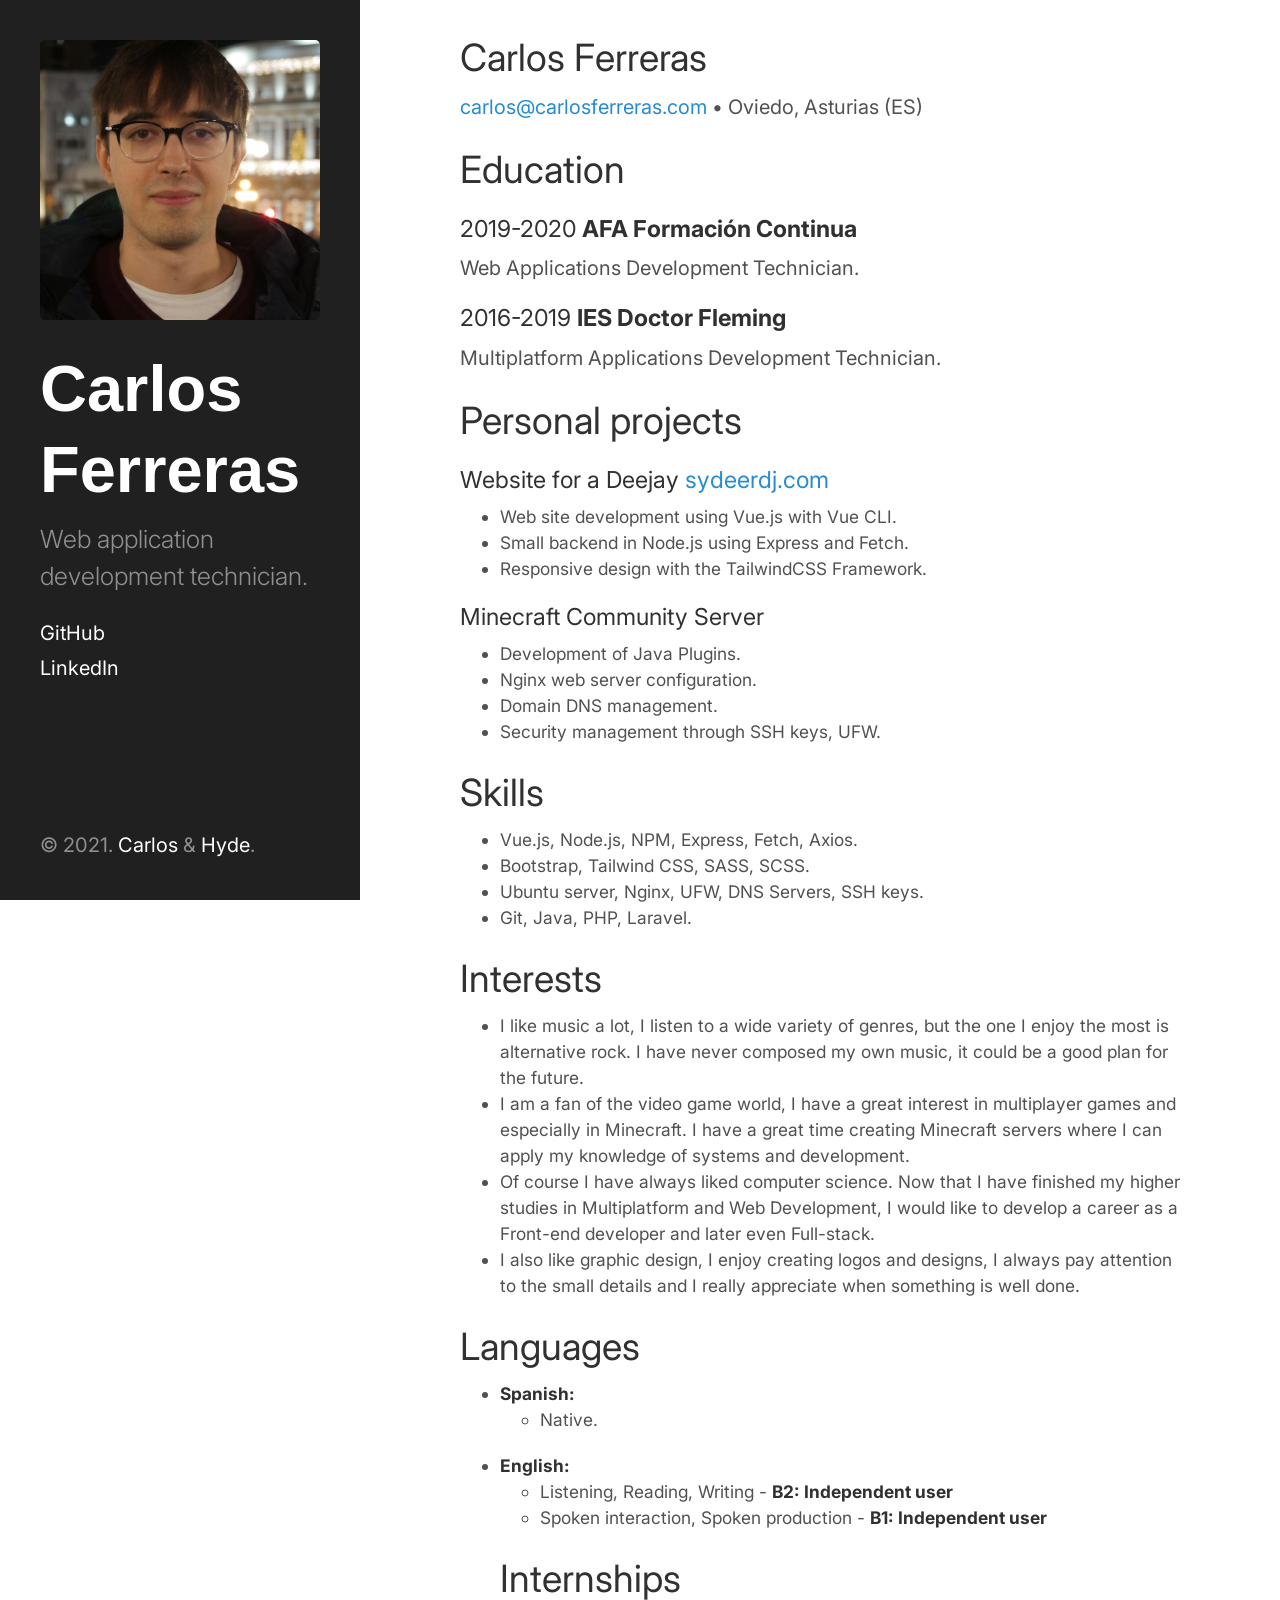
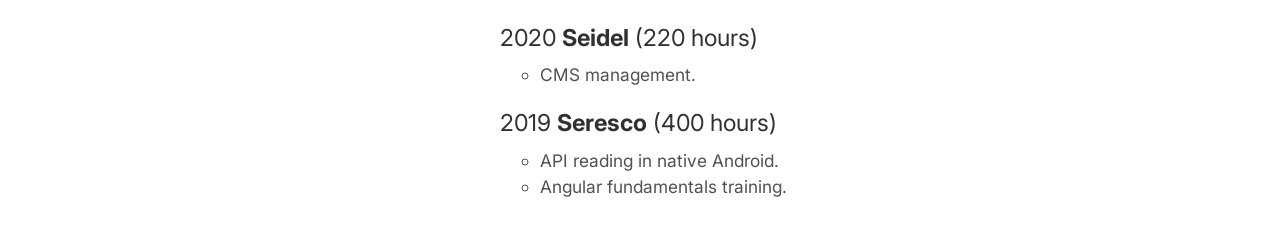
==== commit 2eaa3582: "Error en los idiomas" ====
--- a/en.html
+++ b/en.html
@@ -143,23 +143,21 @@
         <li>
           <strong>Spanish:</strong>
           <ul>
-            <li>Nativo.</li>
+            <li>Native.</li>
           </ul>
         </li>
         <li>
-          <strong>Inglés:</strong>
+          <strong>English:</strong>
           <ul>
             <li>
-              Escuchar, leer, escribir -
-              <strong>B2: Usuario independiente</strong>
+              Listening, Reading, Writing -
+              <strong>B2: Independent user</strong>
             </li>
             <li>
-              Interacción hablada, Producción hablada -
-              <strong>B1: Usuario independiente</strong>
+              Spoken interaction, Spoken production -
+              <strong>B1: Independent user</strong>
             </li>
           </ul>
-        </li>
-      </ul>
 
       <h1>Internships</h1>
       <h3>2020 <strong>Seidel</strong> (220 hours)</h3>
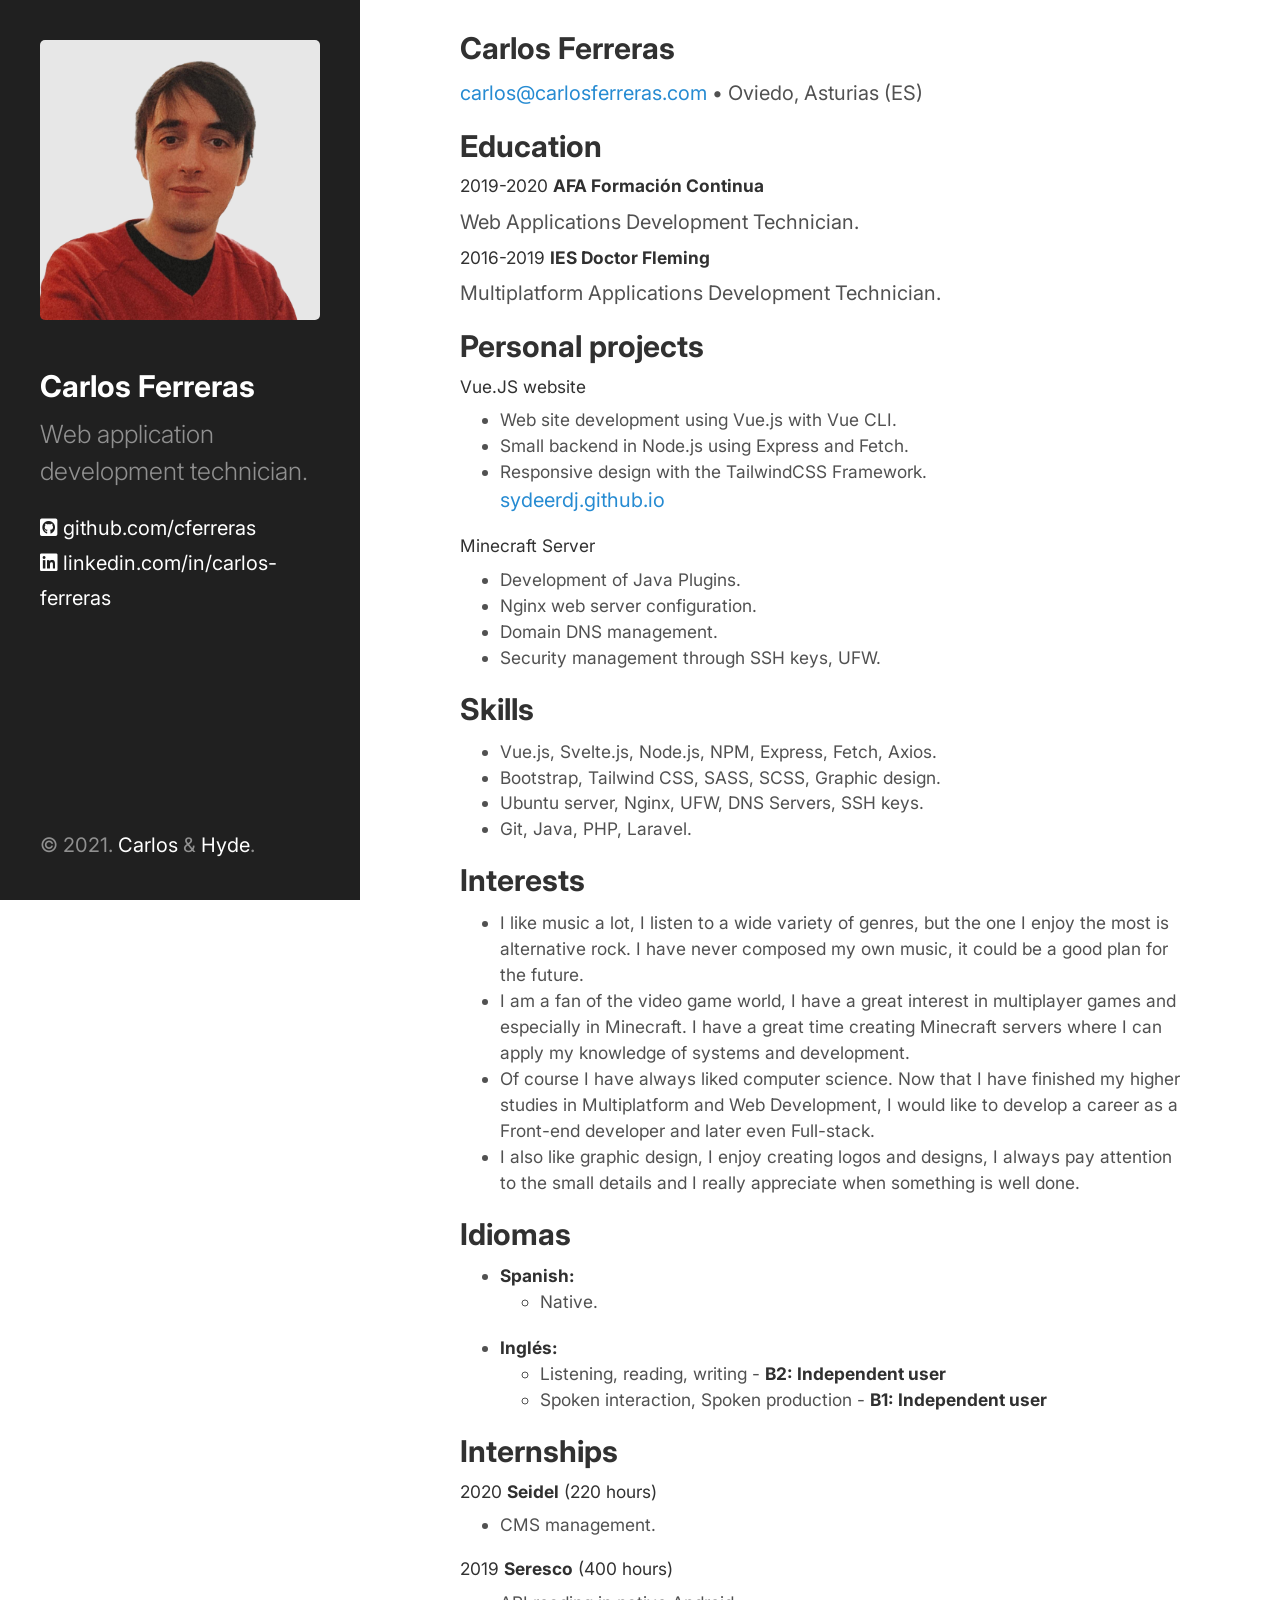
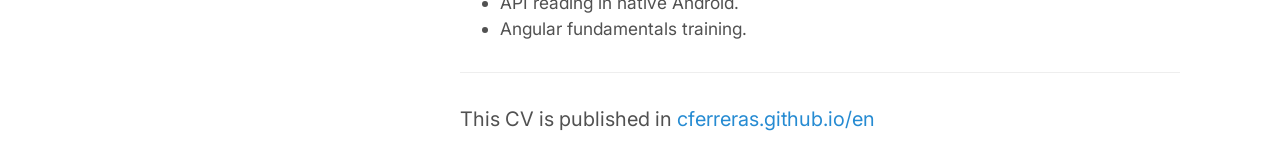
==== commit ce7f165c: "Update" ====
--- a/en.html
+++ b/en.html
@@ -13,10 +13,9 @@
     <link rel="stylesheet" href="/css/syntax.css" />
     <link rel="stylesheet" href="/css/hyde.css" />
     <link rel="preconnect" href="https://fonts.gstatic.com" />
-    <link
-      href="https://fonts.googleapis.com/css2??family=Montserrat:wght@700&display=swap&family=Inter:wght@400;700&display=swap"
-      rel="stylesheet"
-    />
+    <link href="https://fonts.googleapis.com/css2?family=Inter:wght@400;700&family=Montserrat:wght@800&display=swap" rel="stylesheet">
+
+    <link rel="stylesheet" href="https://cdnjs.cloudflare.com/ajax/libs/font-awesome/5.15.3/css/all.min.css" integrity="sha512-iBBXm8fW90+nuLcSKlbmrPcLa0OT92xO1BIsZ+ywDWZCvqsWgccV3gFoRBv0z+8dLJgyAHIhR35VZc2oM/gI1w==" crossorigin="anonymous" referrerpolicy="no-referrer" />
 
     <link
       rel="apple-touch-icon-precomposed"
@@ -37,9 +36,9 @@
       <div class="container sidebar-sticky">
         <div class="sidebar-about">
           <img src="/img/me.JPG" alt="Me" />
-          <h1>
+          <h2>
             <a href=""> Carlos Ferreras </a>
-          </h1>
+          </h2>
           <p class="lead">Web application development technician.</p>
         </div>
 
@@ -48,21 +47,16 @@
             class="sidebar-nav-item"
             href="https://github.com/cferreras"
             target="_blank"
-            >GitHub<span class="printable"> @cferreras</span>
+            ><i class="fab fa-github-square"></i> github.com/cferreras</small>
           </a>
           <a
             class="sidebar-nav-item"
             href="https://www.linkedin.com/in/carlos-ferreras/"
             target="_blank"
-            >LinkedIn<span class="printable"> /carlos-ferreras</span></a
+            ><i class="fab fa-linkedin"></i> linkedin.com/in/carlos-ferreras</small></a
           >
         </nav>
 
-        <p class="lead printable">
-          This CV has been created using web technologies.<br />You can see it
-          at:
-          <a href="https://carlosferreras.com/en">carlosferreras.com/en</a>
-        </p>
         <div class="container sidebar-sticky footer">
           <p>
             &copy; 2021.
@@ -76,27 +70,27 @@
     </div>
 
     <div class="content container">
-      <h1>Carlos Ferreras</h1>
+      <h2>Carlos Ferreras</h2>
       <a href="mailto:carlos@carlosferreras.com">carlos@carlosferreras.com</a>
       &bull; Oviedo, Asturias (ES)
 
-      <h1>Education</h1>
-      <h3>2019-2020 <strong>AFA Formación Continua</strong></h3>
+      <h2>Education</h2>
+      <h4>2019-2020 <strong>AFA Formación Continua</strong></h4>
       Web Applications Development Technician.
-      <h3>2016-2019 <strong>IES Doctor Fleming</strong></h3>
+      <h4>2016-2019 <strong>IES Doctor Fleming</strong></h4>
       Multiplatform Applications Development Technician.
 
-      <h1>Personal projects</h1>
-      <h3>
-        Website for a Deejay
-        <a href="https://sydeerdj.com/" target="_blank">sydeerdj.com</a>
-      </h3>
+      <h2>Personal projects</h2>
+      <h4>
+        Vue.JS website
+      </h4>
       <ul>
         <li>Web site development using Vue.js with Vue CLI.</li>
         <li>Small backend in Node.js using Express and Fetch.</li>
         <li>Responsive design with the TailwindCSS Framework.</li>
+        <a href="https://sydeerdj.github.io/" target="_blank">sydeerdj.github.io</a>
       </ul>
-      <h3>Minecraft Community Server</h3>
+      <h4>Minecraft Server</h4>
       <ul>
         <li>Development of Java Plugins.</li>
         <li>Nginx web server configuration.</li>
@@ -104,15 +98,15 @@
         <li>Security management through SSH keys, UFW.</li>
       </ul>
 
-      <h1>Skills</h1>
+      <h2>Skills</h2>
       <ul>
-        <li>Vue.js, Node.js, NPM, Express, Fetch, Axios.</li>
-        <li>Bootstrap, Tailwind CSS, SASS, SCSS.</li>
+        <li>Vue.js, Svelte.js, Node.js, NPM, Express, Fetch, Axios.</li>
+        <li>Bootstrap, Tailwind CSS, SASS, SCSS, Graphic design.</li>
         <li>Ubuntu server, Nginx, UFW, DNS Servers, SSH keys.</li>
         <li>Git, Java, PHP, Laravel.</li>
       </ul>
 
-      <h1>Interests</h1>
+      <h2>Interests</h2>
       <ul>
         <li>
           I like music a lot, I listen to a wide variety of genres, but the one
@@ -138,7 +132,7 @@
         </li>
       </ul>
 
-      <h1>Languages</h1>
+      <h2>Idiomas</h2>
       <ul>
         <li>
           <strong>Spanish:</strong>
@@ -147,10 +141,10 @@
           </ul>
         </li>
         <li>
-          <strong>English:</strong>
+          <strong>Inglés:</strong>
           <ul>
             <li>
-              Listening, Reading, Writing -
+              Listening, reading, writing -
               <strong>B2: Independent user</strong>
             </li>
             <li>
@@ -158,17 +152,21 @@
               <strong>B1: Independent user</strong>
             </li>
           </ul>
+        </li>
+      </ul>
 
-      <h1>Internships</h1>
-      <h3>2020 <strong>Seidel</strong> (220 hours)</h3>
+      <h2>Internships</h2>
+      <h4>2020 <strong>Seidel</strong> (220 hours)</h4>
       <ul>
         <li>CMS management.</li>
       </ul>
-      <h3>2019 <strong>Seresco</strong> (400 hours)</h3>
+      <h4>2019 <strong>Seresco</strong> (400 hours)</h4>
       <ul>
         <li>API reading in native Android.</li>
         <li>Angular fundamentals training.</li>
       </ul>
+      <hr>
+      <p>This CV is published in <a href="https://cferreras.github.io/en">cferreras.github.io/en</a></p>
     </div>
   </body>
 </html>
--- a/css/poole.css
+++ b/css/poole.css
@@ -88,12 +88,13 @@
   text-rendering: optimizeLegibility;
 }
 h1 {
-  font-size: 1.88rem;
+  font-size: 2rem;
+  font-weight: 800;
 }
 h2 {
   margin-top: 1rem;
-  font-size: 1.33rem;
-  font-weight: normal;
+  font-size: 1.5rem;
+  font-weight: 700;
 }
 h3 {
   margin-top: 1rem;
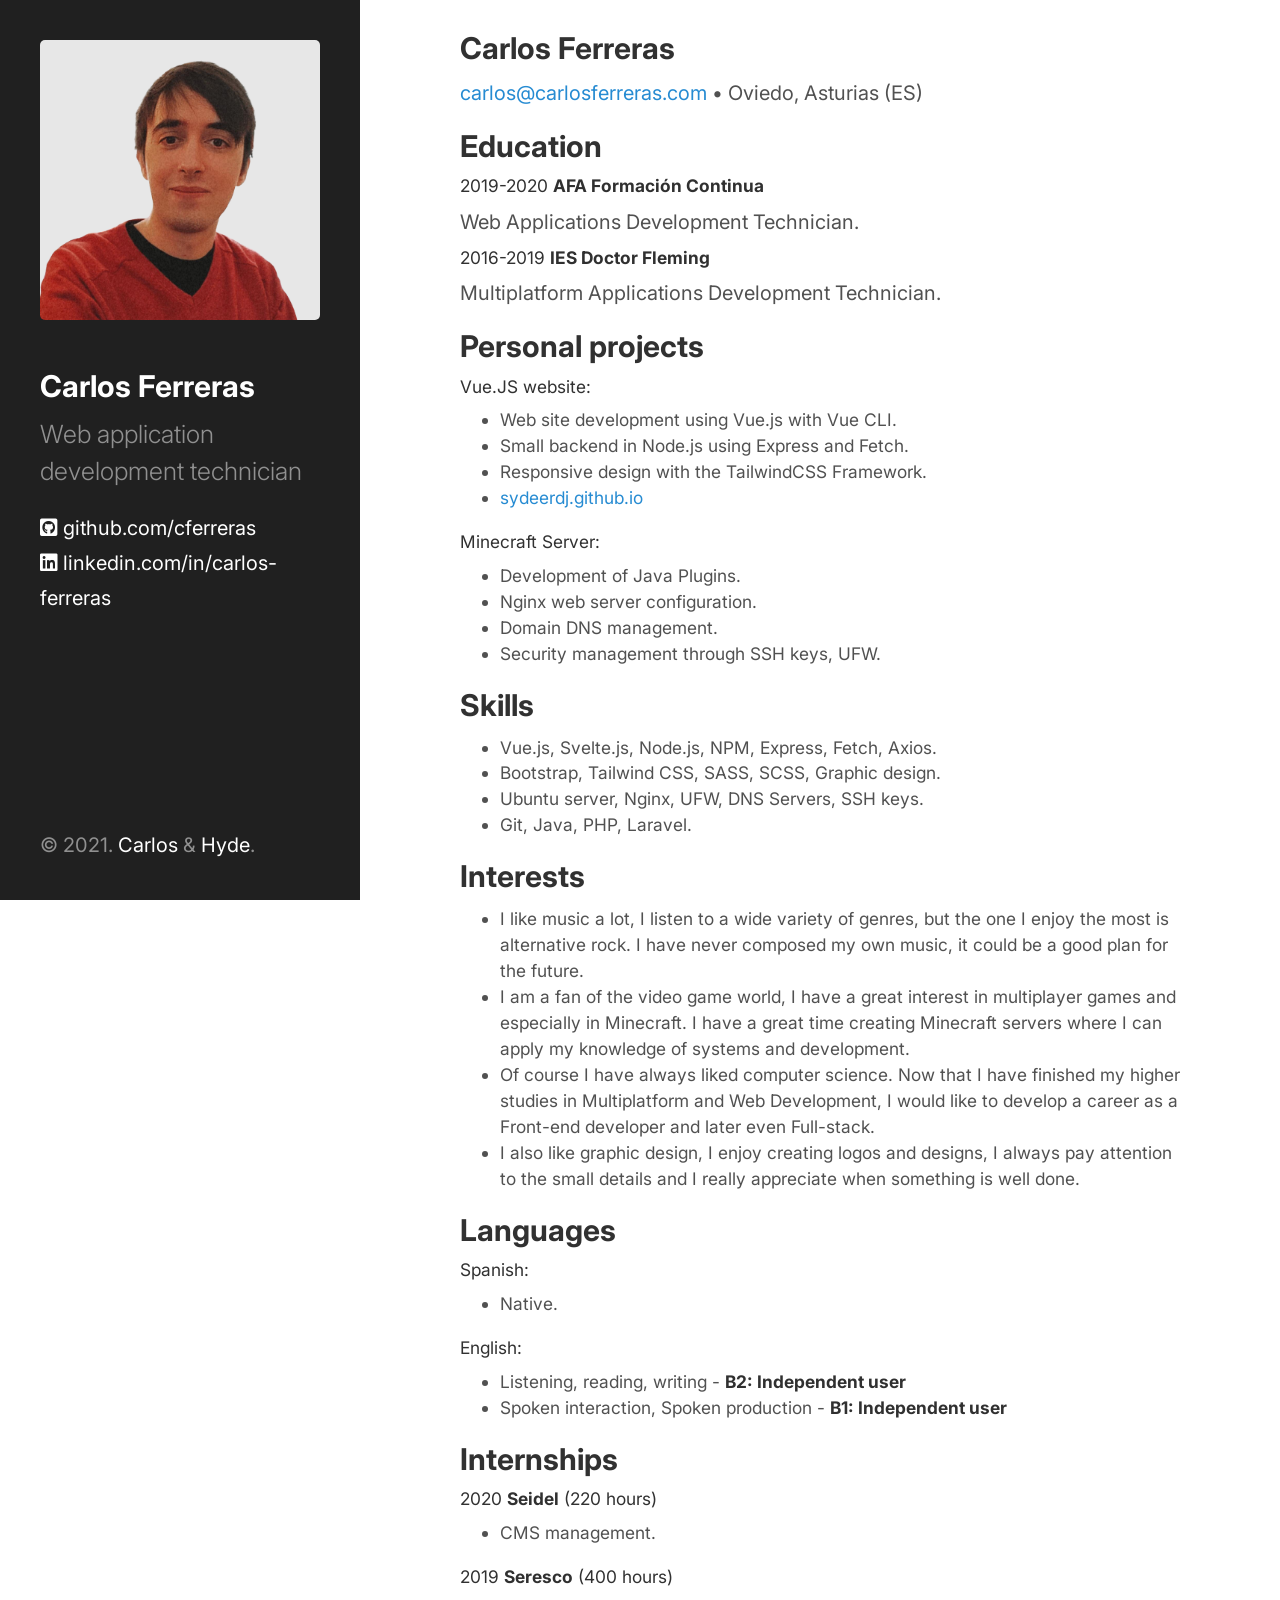
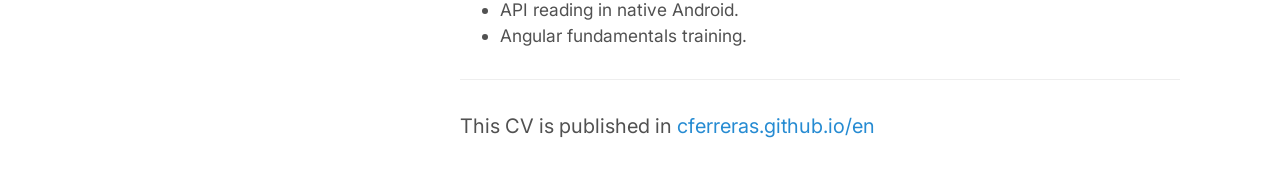
==== commit cdc9c54f: "Fixes" ====
--- a/en.html
+++ b/en.html
@@ -1,157 +1,136 @@
 <!DOCTYPE html>
 <html lang="en">
-  <head>
-    <link href="http://gmpg.org/xfn/11" rel="profile" />
-    <meta http-equiv="content-type" content="text/html; charset=utf-8" />
-    <meta
-      name="viewport"
-      content="width=device-width, initial-scale=1.0, maximum-scale=1"
-    />
 
-    <title>Carlos Ferreras</title>
-    <link rel="stylesheet" href="/css/poole.css" />
-    <link rel="stylesheet" href="/css/syntax.css" />
-    <link rel="stylesheet" href="/css/hyde.css" />
-    <link rel="preconnect" href="https://fonts.gstatic.com" />
-    <link href="https://fonts.googleapis.com/css2?family=Inter:wght@400;700&family=Montserrat:wght@800&display=swap" rel="stylesheet">
+<head>
+  <link href="http://gmpg.org/xfn/11" rel="profile" />
+  <meta http-equiv="content-type" content="text/html; charset=utf-8" />
+  <meta name="viewport" content="width=device-width, initial-scale=1.0, maximum-scale=1" />
 
-    <link rel="stylesheet" href="https://cdnjs.cloudflare.com/ajax/libs/font-awesome/5.15.3/css/all.min.css" integrity="sha512-iBBXm8fW90+nuLcSKlbmrPcLa0OT92xO1BIsZ+ywDWZCvqsWgccV3gFoRBv0z+8dLJgyAHIhR35VZc2oM/gI1w==" crossorigin="anonymous" referrerpolicy="no-referrer" />
+  <title>Carlos Ferreras</title>
+  <link rel="stylesheet" href="/css/poole.css" />
+  <link rel="stylesheet" href="/css/syntax.css" />
+  <link rel="stylesheet" href="/css/hyde.css" />
+  <link rel="preconnect" href="https://fonts.gstatic.com" />
+  <link href="https://fonts.googleapis.com/css2?family=Inter:wght@400;700&family=Montserrat:wght@800&display=swap"
+    rel="stylesheet">
 
-    <link
-      rel="apple-touch-icon-precomposed"
-      sizes="144x144"
-      href="/apple-touch-icon-144-precomposed.png"
-    />
+  <link rel="stylesheet" href="https://cdnjs.cloudflare.com/ajax/libs/font-awesome/5.15.3/css/all.min.css"
+    integrity="sha512-iBBXm8fW90+nuLcSKlbmrPcLa0OT92xO1BIsZ+ywDWZCvqsWgccV3gFoRBv0z+8dLJgyAHIhR35VZc2oM/gI1w=="
+    crossorigin="anonymous" referrerpolicy="no-referrer" />
 
-    <link
-      rel="alternate"
-      type="application/rss+xml"
-      title="RSS"
-      href="/atom.xml"
-    />
-  </head>
+  <link rel="apple-touch-icon-precomposed" sizes="144x144" href="/apple-touch-icon-144-precomposed.png" />
 
-  <body>
-    <div class="sidebar">
-      <div class="container sidebar-sticky">
-        <div class="sidebar-about">
-          <img src="/img/me.JPG" alt="Me" />
-          <h2>
-            <a href=""> Carlos Ferreras </a>
-          </h2>
-          <p class="lead">Web application development technician.</p>
-        </div>
+  <link rel="alternate" type="application/rss+xml" title="RSS" href="/atom.xml" />
+</head>
 
-        <nav class="sidebar-nav">
-          <a
-            class="sidebar-nav-item"
-            href="https://github.com/cferreras"
-            target="_blank"
-            ><i class="fab fa-github-square"></i> github.com/cferreras</small>
-          </a>
-          <a
-            class="sidebar-nav-item"
-            href="https://www.linkedin.com/in/carlos-ferreras/"
-            target="_blank"
-            ><i class="fab fa-linkedin"></i> linkedin.com/in/carlos-ferreras</small></a
-          >
-        </nav>
+<body>
+  <div class="sidebar">
+    <div class="container sidebar-sticky">
+      <div class="sidebar-about">
+        <img src="/img/me.JPG" alt="Me" />
+        <h2>
+          <a href=""> Carlos Ferreras </a>
+        </h2>
+        <p class="lead">Web application development technician</p>
+      </div>
 
-        <div class="container sidebar-sticky footer">
-          <p>
-            &copy; 2021.
-            <a href="https://github.com/cferreras/cferreras.github.io"
-              >Carlos</a
-            >
-            & <a href="https://github.com/poole/hyde">Hyde</a>.
-          </p>
-        </div>
+      <nav class="sidebar-nav">
+        <a class="sidebar-nav-item" href="https://github.com/cferreras" target="_blank"><i
+            class="fab fa-github-square"></i> github.com/cferreras</small>
+        </a>
+        <a class="sidebar-nav-item" href="https://www.linkedin.com/in/carlos-ferreras/" target="_blank"><i
+            class="fab fa-linkedin"></i> linkedin.com/in/carlos-ferreras</small></a>
+      </nav>
+
+      <div class="container sidebar-sticky footer">
+        <p>
+          &copy; 2021.
+          <a href="https://github.com/cferreras/cferreras.github.io">Carlos</a>
+          & <a href="https://github.com/poole/hyde">Hyde</a>.
+        </p>
       </div>
     </div>
+  </div>
 
-    <div class="content container">
-      <h2>Carlos Ferreras</h2>
-      <a href="mailto:carlos@carlosferreras.com">carlos@carlosferreras.com</a>
-      &bull; Oviedo, Asturias (ES)
+  <div class="content container">
+    <h2>Carlos Ferreras</h2>
+    <a href="mailto:carlos@carlosferreras.com">carlos@carlosferreras.com</a>
+    &bull; Oviedo, Asturias (ES)
 
-      <h2>Education</h2>
-      <h4>2019-2020 <strong>AFA Formación Continua</strong></h4>
-      Web Applications Development Technician.
-      <h4>2016-2019 <strong>IES Doctor Fleming</strong></h4>
-      Multiplatform Applications Development Technician.
+    <h2>Education</h2>
+    <h4>2019-2020 <strong>AFA Formación Continua</strong></h4>
+    Web Applications Development Technician.
+    <h4>2016-2019 <strong>IES Doctor Fleming</strong></h4>
+    Multiplatform Applications Development Technician.
 
-      <h2>Personal projects</h2>
-      <h4>
-        Vue.JS website
-      </h4>
-      <ul>
-        <li>Web site development using Vue.js with Vue CLI.</li>
-        <li>Small backend in Node.js using Express and Fetch.</li>
-        <li>Responsive design with the TailwindCSS Framework.</li>
-        <a href="https://sydeerdj.github.io/" target="_blank">sydeerdj.github.io</a>
-      </ul>
-      <h4>Minecraft Server</h4>
-      <ul>
-        <li>Development of Java Plugins.</li>
-        <li>Nginx web server configuration.</li>
-        <li>Domain DNS management.</li>
-        <li>Security management through SSH keys, UFW.</li>
-      </ul>
+    <h2>Personal projects</h2>
+    <h4>
+      Vue.JS website:
+    </h4>
+    <ul>
+      <li>Web site development using Vue.js with Vue CLI.</li>
+      <li>Small backend in Node.js using Express and Fetch.</li>
+      <li>Responsive design with the TailwindCSS Framework.</li>
+      <li><a href="https://sydeerdj.github.io/" target="_blank">sydeerdj.github.io</a></li>
+    </ul>
+    <h4>Minecraft Server:</h4>
+    <ul>
+      <li>Development of Java Plugins.</li>
+      <li>Nginx web server configuration.</li>
+      <li>Domain DNS management.</li>
+      <li>Security management through SSH keys, UFW.</li>
+    </ul>
 
-      <h2>Skills</h2>
-      <ul>
-        <li>Vue.js, Svelte.js, Node.js, NPM, Express, Fetch, Axios.</li>
-        <li>Bootstrap, Tailwind CSS, SASS, SCSS, Graphic design.</li>
-        <li>Ubuntu server, Nginx, UFW, DNS Servers, SSH keys.</li>
-        <li>Git, Java, PHP, Laravel.</li>
-      </ul>
+    <h2>Skills</h2>
+    <ul>
+      <li>Vue.js, Svelte.js, Node.js, NPM, Express, Fetch, Axios.</li>
+      <li>Bootstrap, Tailwind CSS, SASS, SCSS, Graphic design.</li>
+      <li>Ubuntu server, Nginx, UFW, DNS Servers, SSH keys.</li>
+      <li>Git, Java, PHP, Laravel.</li>
+    </ul>
 
-      <h2>Interests</h2>
+    <h2>Interests</h2>
+    <ul>
+      <li>
+        I like music a lot, I listen to a wide variety of genres, but the one
+        I enjoy the most is alternative rock. I have never composed my own
+        music, it could be a good plan for the future.
+      </li>
+      <li>
+        I am a fan of the video game world, I have a great interest in
+        multiplayer games and especially in Minecraft. I have a great time
+        creating Minecraft servers where I can apply my knowledge of systems
+        and development.
+      </li>
+      <li>
+        Of course I have always liked computer science. Now that I have
+        finished my higher studies in Multiplatform and Web Development, I
+        would like to develop a career as a Front-end developer and later even
+        Full-stack.
+      </li>
+      <li>
+        I also like graphic design, I enjoy creating logos and designs, I
+        always pay attention to the small details and I really appreciate when
+        something is well done.
+      </li>
+    </ul>
+
+    <h2>Languages</h2>
+    <h4>Spanish:</h4>
+    <ul>
+      <li>Native.</li>
+    </ul>
+
+
+      <h4>English:</h4>
       <ul>
         <li>
-          I like music a lot, I listen to a wide variety of genres, but the one
-          I enjoy the most is alternative rock. I have never composed my own
-          music, it could be a good plan for the future.
+          Listening, reading, writing -
+          <strong>B2: Independent user</strong>
         </li>
         <li>
-          I am a fan of the video game world, I have a great interest in
-          multiplayer games and especially in Minecraft. I have a great time
-          creating Minecraft servers where I can apply my knowledge of systems
-          and development.
-        </li>
-        <li>
-          Of course I have always liked computer science. Now that I have
-          finished my higher studies in Multiplatform and Web Development, I
-          would like to develop a career as a Front-end developer and later even
-          Full-stack.
-        </li>
-        <li>
-          I also like graphic design, I enjoy creating logos and designs, I
-          always pay attention to the small details and I really appreciate when
-          something is well done.
-        </li>
-      </ul>
-
-      <h2>Idiomas</h2>
-      <ul>
-        <li>
-          <strong>Spanish:</strong>
-          <ul>
-            <li>Native.</li>
-          </ul>
-        </li>
-        <li>
-          <strong>Inglés:</strong>
-          <ul>
-            <li>
-              Listening, reading, writing -
-              <strong>B2: Independent user</strong>
-            </li>
-            <li>
-              Spoken interaction, Spoken production -
-              <strong>B1: Independent user</strong>
-            </li>
-          </ul>
+          Spoken interaction, Spoken production -
+          <strong>B1: Independent user</strong>
         </li>
       </ul>
 
@@ -167,6 +146,7 @@
       </ul>
       <hr>
       <p>This CV is published in <a href="https://cferreras.github.io/en">cferreras.github.io/en</a></p>
-    </div>
-  </body>
-</html>
+  </div>
+</body>
+
+</html>
